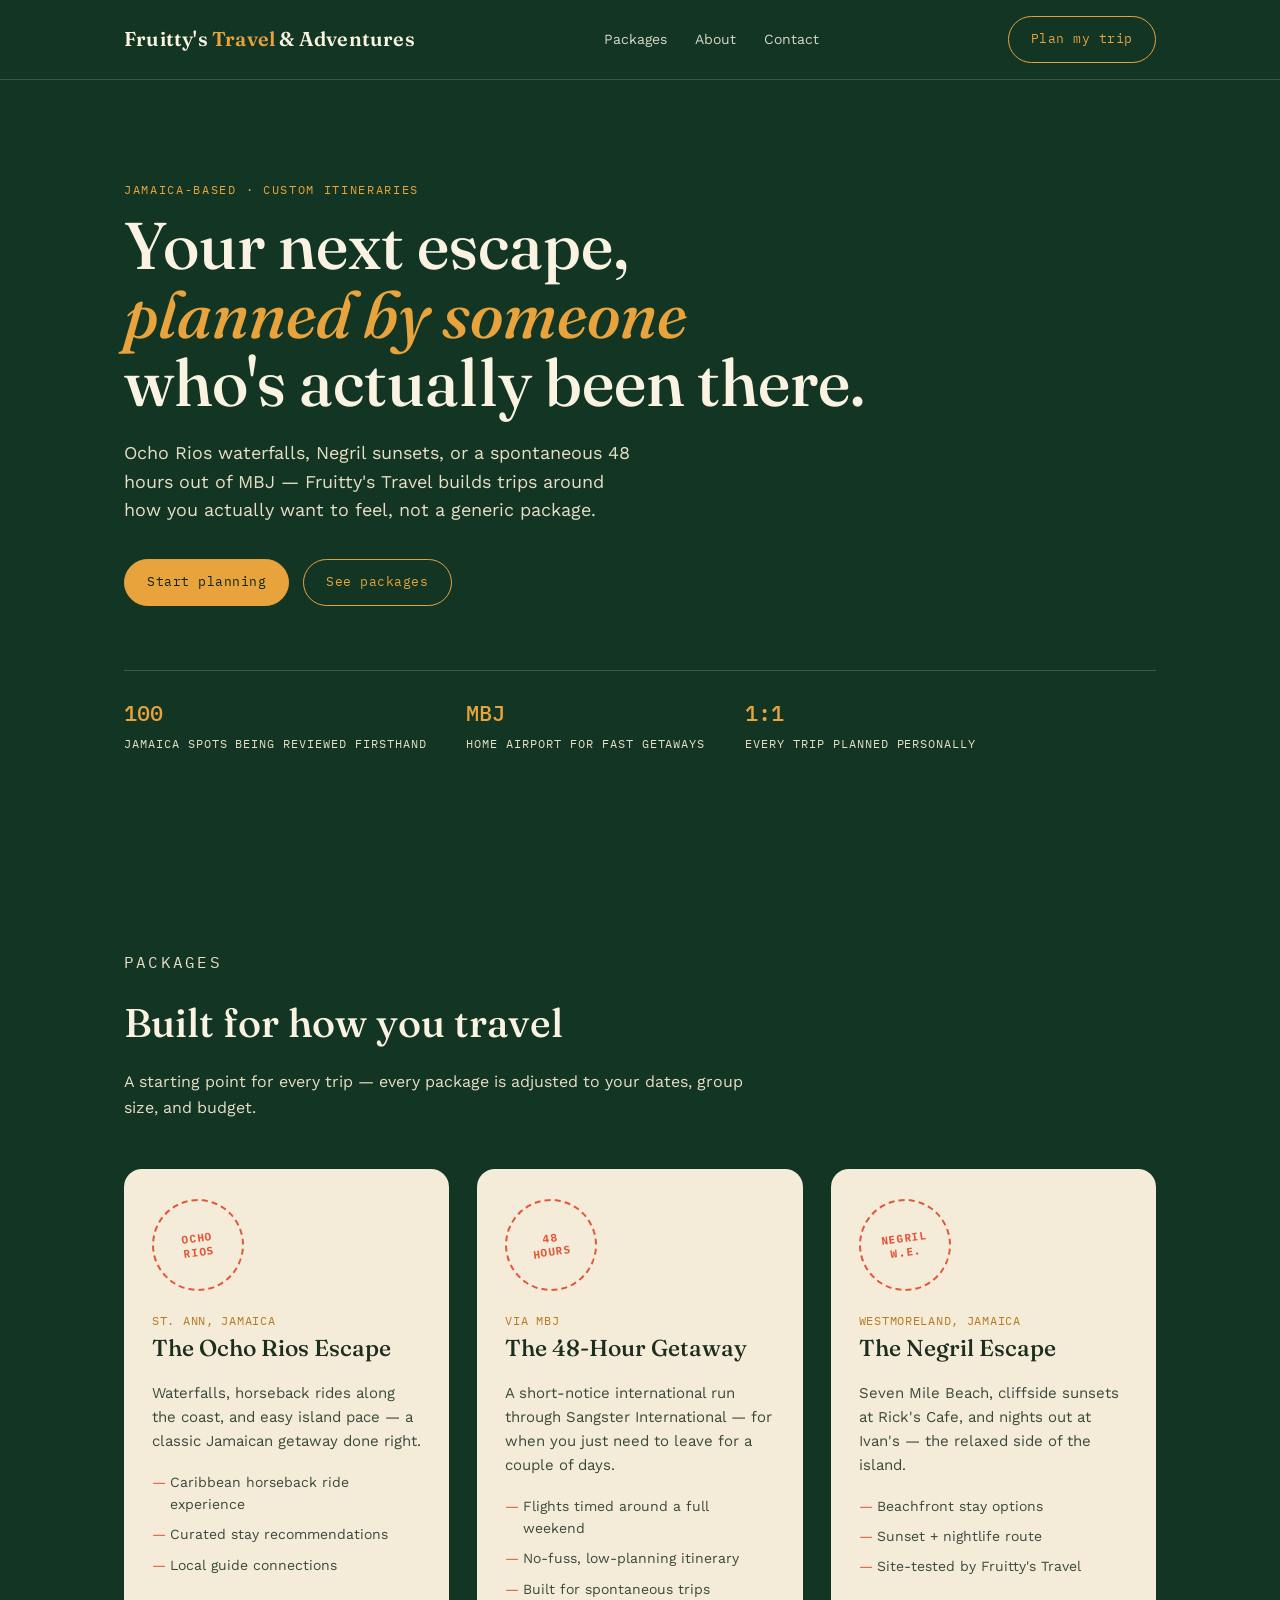
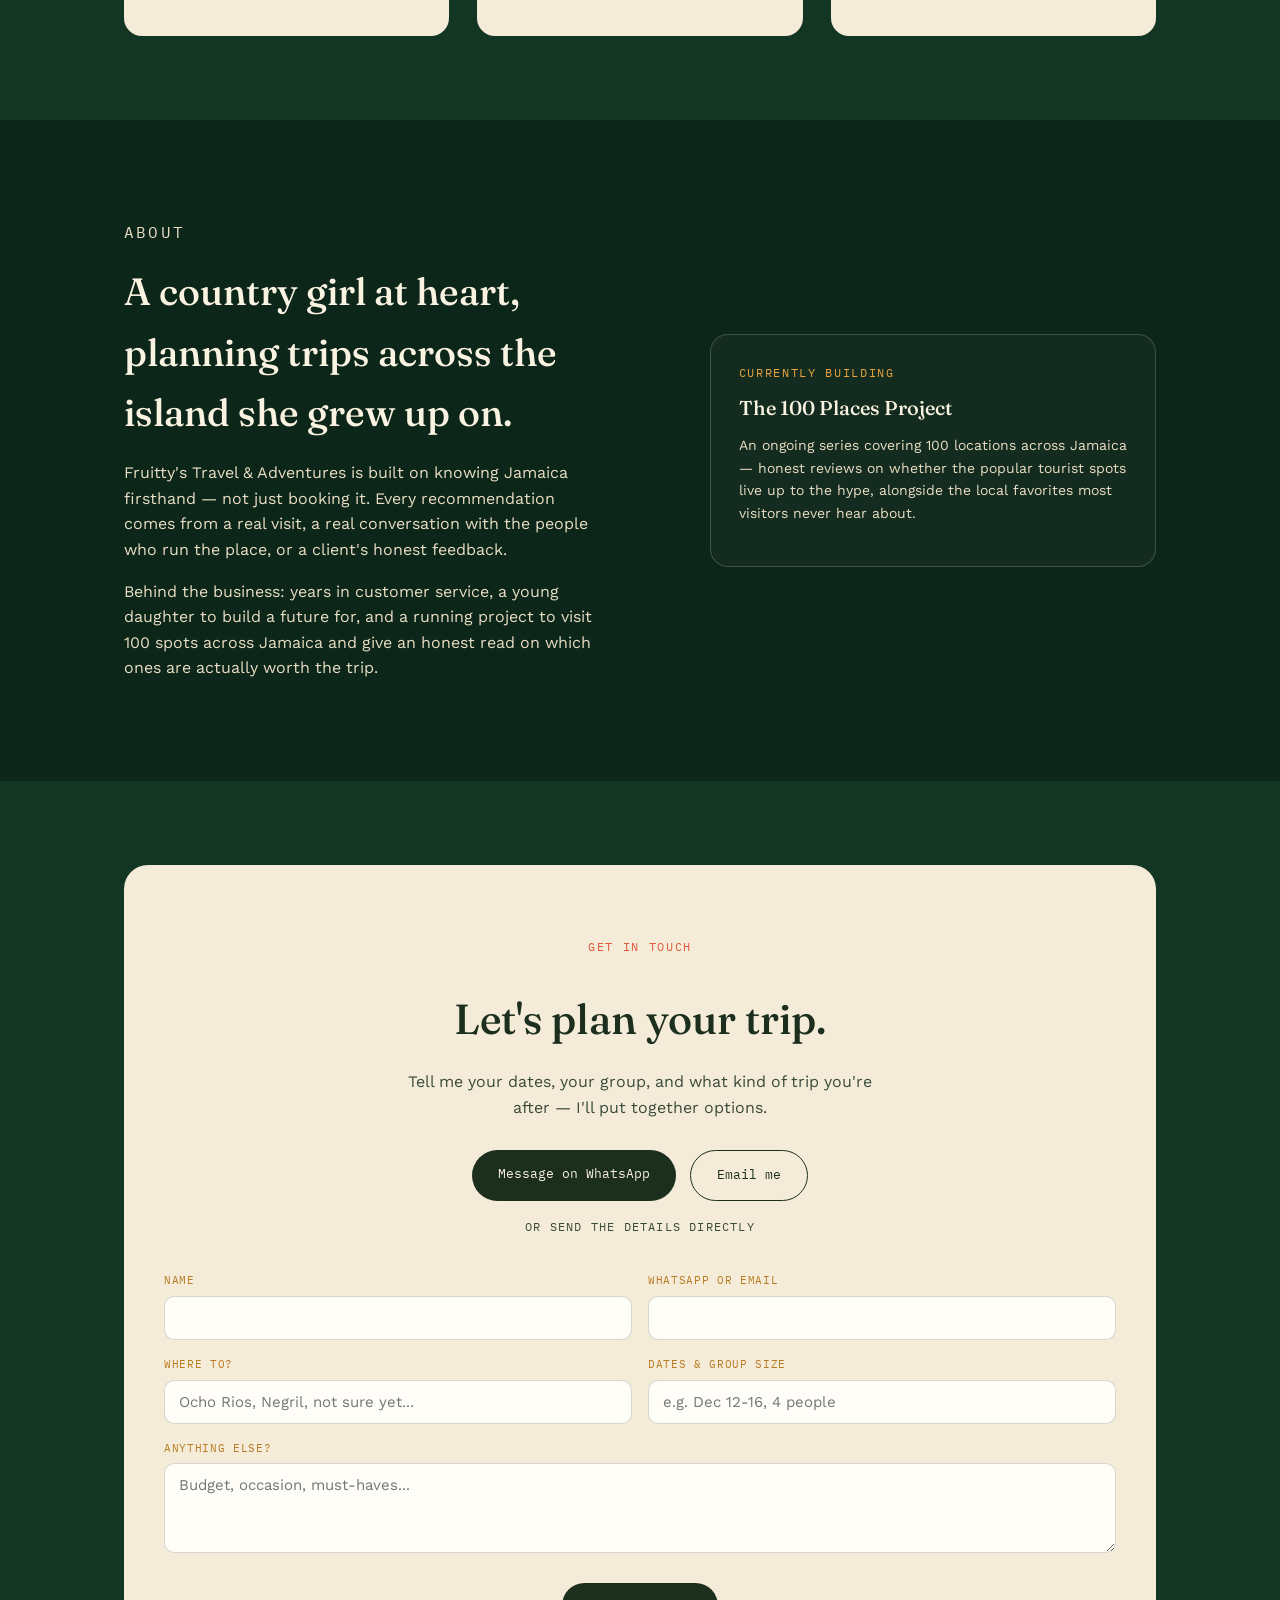
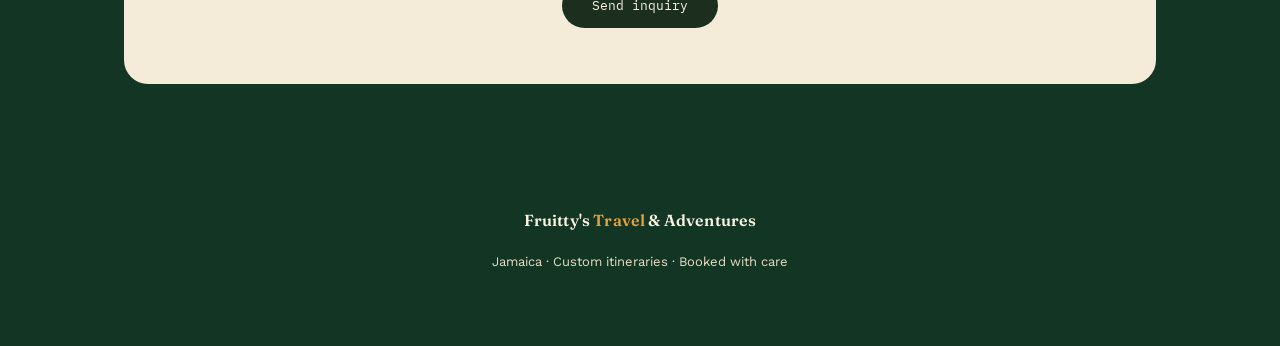
==== index.html @ 76cc0c4a "Add files via upload" ====
<!DOCTYPE html>
<html lang="en">
<head>
<meta charset="UTF-8">
<meta name="viewport" content="width=device-width, initial-scale=1.0">
<title>Fruitty's Travel & Adventures | Jamaica-based Travel Agent</title>
<meta name="description" content="Custom Caribbean escapes and 48-hour getaways, planned by a Jamaica-based travel agent who knows the island firsthand.">
<link rel="preconnect" href="https://fonts.googleapis.com">
<link rel="preconnect" href="https://fonts.gstatic.com" crossorigin>
<link href="https://fonts.googleapis.com/css2?family=Fraunces:ital,opsz,wght@0,9..144,400;0,9..144,500;0,9..144,600;1,9..144,500&family=Work+Sans:wght@400;500;600&family=IBM+Plex+Mono:wght@500&display=swap" rel="stylesheet">
<style>
  :root{
    --canopy: #123524;
    --canopy-deep: #0C2619;
    --sand: #F4ECD8;
    --sand-dim: #E9DEC4;
    --mango: #E8A33D;
    --mango-deep: #B87A22;
    --hibiscus: #E1583C;
    --ink: #1C2E1E;
    --cream: #FBF3E1;
    --line: rgba(251,243,225,0.18);
  }
  *{ box-sizing: border-box; }
  html{ scroll-behavior: smooth; }
  body{
    margin:0;
    background: var(--canopy);
    color: var(--cream);
    font-family: 'Work Sans', sans-serif;
    font-size: 16px;
    line-height: 1.6;
  }
  h1,h2,h3{ font-family: 'Fraunces', serif; font-weight: 500; margin:0; }
  a{ color: inherit; }
  img{ max-width:100%; display:block; }
  .wrap{ max-width: 1080px; margin: 0 auto; padding: 0 24px; }
  .eyebrow{
    font-family: 'IBM Plex Mono', monospace;
    font-size: 12px;
    letter-spacing: 0.14em;
    text-transform: uppercase;
    color: var(--mango);
  }

  /* NAV */
  nav{
    position: sticky; top:0; z-index: 50;
    background: var(--canopy);
    border-bottom: 1px solid var(--line);
  }
  nav .wrap{ display:flex; align-items:center; justify-content:space-between; padding-top:16px; padding-bottom:16px; }
  .brand{ font-family:'Fraunces', serif; font-weight:600; font-size:20px; letter-spacing: 0.01em; }
  .brand span{ color: var(--mango); }
  .navlinks{ display:flex; gap:28px; font-size:14px; }
  .navlinks a{ text-decoration:none; opacity:0.85; }
  .navlinks a:hover{ opacity:1; }
  .btn{
    font-family:'IBM Plex Mono', monospace;
    font-size: 13px;
    letter-spacing: 0.04em;
    text-decoration:none;
    display:inline-block;
    padding: 12px 22px;
    border-radius: 100px;
    border: 1px solid var(--mango);
    color: var(--mango);
    transition: background 0.15s ease, color 0.15s ease;
  }
  .btn:hover{ background: var(--mango); color: var(--canopy-deep); }
  .btn.solid{ background: var(--mango); color: var(--canopy-deep); }
  .btn.solid:hover{ background: var(--cream); border-color: var(--cream); }
  .navcta{ display:none; }
  @media(min-width:720px){ .navcta{ display:inline-block; } }

  /* HERO */
  .hero{ padding: 88px 0 96px; position:relative; overflow:hidden; }
  .hero-flight{
    position:absolute; top:60px; right:-40px; width:260px; opacity:0.14;
    stroke: var(--cream); fill:none; stroke-width:1.4;
  }
  .hero h1{
    font-size: clamp(38px, 6vw, 66px);
    line-height: 1.04;
    max-width: 780px;
  }
  .hero h1 em{ font-style: italic; color: var(--mango); }
  .hero p.lede{
    max-width: 520px;
    margin-top: 22px;
    font-size: 18px;
    color: var(--sand-dim);
  }
  .hero-actions{ margin-top: 34px; display:flex; gap:14px; flex-wrap:wrap; }
  .hero-strip{
    margin-top: 64px;
    display:flex; gap: 40px; flex-wrap:wrap;
    border-top: 1px solid var(--line);
    padding-top: 24px;
  }
  .stat{ font-family:'IBM Plex Mono', monospace; }
  .stat b{ display:block; font-size:22px; color: var(--mango); font-weight:500; }
  .stat span{ font-size:12px; color: var(--sand-dim); text-transform:uppercase; letter-spacing:0.08em; }

  /* PACKAGES — passport stamp cards */
  section{ padding: 84px 0; }
  .section-head{ max-width: 620px; margin-bottom: 48px; }
  .section-head h2{ font-size: clamp(28px,4vw,40px); margin-top:10px; }
  .section-head p{ color: var(--sand-dim); margin-top:14px; font-size: 16px; }

  .packages{ display:grid; grid-template-columns: repeat(auto-fit, minmax(280px,1fr)); gap: 28px; }
  .stamp-card{
    background: var(--sand);
    color: var(--ink);
    border-radius: 18px;
    padding: 30px 28px 28px;
    position: relative;
  }
  .stamp{
    width: 92px; height: 92px;
    border-radius: 50%;
    border: 2px dashed var(--hibiscus);
    display:flex; align-items:center; justify-content:center;
    text-align:center;
    transform: rotate(-8deg);
    margin-bottom: 20px;
  }
  .stamp b{
    font-family:'IBM Plex Mono', monospace;
    font-size: 11px;
    letter-spacing: 0.06em;
    text-transform: uppercase;
    color: var(--hibiscus);
    line-height:1.3;
  }
  .stamp-card h3{ font-size: 23px; color: var(--ink); }
  .stamp-card .loc{
    font-family:'IBM Plex Mono', monospace;
    font-size: 12px;
    color: var(--mango-deep);
    text-transform:uppercase;
    letter-spacing:0.06em;
    margin-top:4px;
  }
  .stamp-card p{ margin-top: 14px; font-size: 15px; color: #3A4A3B; }
  .stamp-card ul{ margin: 18px 0 0; padding:0; list-style:none; font-size:14px; }
  .stamp-card li{ padding-left: 18px; position:relative; margin-bottom:8px; color:#3A4A3B; }
  .stamp-card li:before{ content:"—"; position:absolute; left:0; color: var(--hibiscus); }

  /* ABOUT */
  .about{ background: var(--canopy-deep); }
  .about-grid{ display:grid; grid-template-columns: 1fr; gap: 40px; }
  @media(min-width:820px){ .about-grid{ grid-template-columns: 1.1fr 0.9fr; align-items:center; } }
  .about h2{ font-size: clamp(28px,4vw,38px); }
  .about p{ color: var(--sand-dim); margin-top:16px; font-size:16px; max-width: 480px; }
  .about-card{
    border: 1px solid var(--line);
    border-radius: 18px;
    padding: 28px;
    background: rgba(251,243,225,0.03);
  }
  .about-card .eyebrow{ margin-bottom:10px; display:block; }
  .about-card h3{ font-size:20px; color:var(--cream); margin-bottom:10px; }
  .about-card p{ font-size:14px; color: var(--sand-dim); max-width:none; margin-top:0; }

  /* CONTACT */
  .contact{
    background: var(--sand);
    color: var(--ink);
    border-radius: 24px;
    margin: 0 auto;
    max-width: 1080px;
    padding: 56px 40px;
    text-align:center;
  }
  .contact h2{ font-size: clamp(28px,5vw,42px); color: var(--ink); }
  .contact p{ color:#3A4A3B; max-width:480px; margin: 16px auto 30px; }
  .contact-actions{ display:flex; gap:14px; justify-content:center; flex-wrap:wrap; }
  .btn-dark{
    font-family:'IBM Plex Mono', monospace;
    font-size:13px;
    text-decoration:none;
    padding: 14px 26px;
    border-radius:100px;
    background: var(--ink);
    color: var(--cream);
  }
  .btn-dark:hover{ background: var(--hibiscus); }
  .btn-outline-dark{
    font-family:'IBM Plex Mono', monospace;
    font-size:13px;
    text-decoration:none;
    padding: 14px 26px;
    border-radius:100px;
    border: 1px solid var(--ink);
    color: var(--ink);
  }

  footer{ padding: 40px 0 60px; }
  footer .wrap{ display:flex; flex-direction:column; gap:6px; align-items:center; text-align:center; }
  footer .brand{ font-size:16px; }
  footer p{ font-size:13px; color: var(--sand-dim); }

  .inquiry-form{
    margin-top: 36px;
    text-align: left;
    display: grid;
    grid-template-columns: 1fr 1fr;
    gap: 16px;
  }
  .inquiry-form .full{ grid-column: 1 / -1; }
  .inquiry-form label{
    font-family:'IBM Plex Mono', monospace;
    font-size: 11px;
    text-transform: uppercase;
    letter-spacing: 0.06em;
    color: var(--mango-deep);
    display:block;
    margin-bottom: 6px;
  }
  .inquiry-form input,
  .inquiry-form textarea{
    width: 100%;
    font-family: 'Work Sans', sans-serif;
    font-size: 15px;
    padding: 12px 14px;
    border-radius: 10px;
    border: 1px solid rgba(28,46,30,0.18);
    background: #FFFDF7;
    color: var(--ink);
  }
  .inquiry-form textarea{ resize: vertical; min-height: 90px; }
  .inquiry-form .full.submit-row{
    display:flex; justify-content:center; margin-top: 6px;
  }
  .inquiry-form button{
    font-family:'IBM Plex Mono', monospace;
    font-size:13px;
    padding: 14px 30px;
    border-radius: 100px;
    background: var(--ink);
    color: var(--cream);
    border: none;
    cursor: pointer;
  }
  .inquiry-form button:hover{ background: var(--hibiscus); }
  @media(max-width:600px){ .inquiry-form{ grid-template-columns: 1fr; } }

  .divider-or{
    text-align:center; margin: 40px 0 -10px;
    font-family:'IBM Plex Mono', monospace;
    font-size: 12px; text-transform:uppercase; letter-spacing:0.1em;
    color: #7C8A72;
  }

  .fill-note{
    font-family:'IBM Plex Mono', monospace;
    font-size:11px;
    color: var(--hibiscus);
    background: rgba(225,88,60,0.12);
    display:inline-block;
    padding: 2px 8px;
    border-radius: 4px;
  }
</style>
</head>
<body>

<nav>
  <div class="wrap">
    <div class="brand">Fruitty's <span>Travel</span> &amp; Adventures</div>
    <div class="navlinks">
      <a href="#packages">Packages</a>
      <a href="#about">About</a>
      <a href="#contact">Contact</a>
    </div>
    <a class="btn navcta" href="#contact">Plan my trip</a>
  </div>
</nav>

<header class="hero">
  <div class="wrap">
    <p class="eyebrow">Jamaica-based &middot; Custom itineraries</p>
    <h1>Your next escape,<br><em>planned by someone</em><br>who's actually been there.</h1>
    <p class="lede">Ocho Rios waterfalls, Negril sunsets, or a spontaneous 48 hours out of MBJ — Fruitty's Travel builds trips around how you actually want to feel, not a generic package.</p>
    <div class="hero-actions">
      <a class="btn solid" href="#contact">Start planning</a>
      <a class="btn" href="#packages">See packages</a>
    </div>
    <div class="hero-strip">
      <div class="stat"><b>100</b><span>Jamaica spots being reviewed firsthand</span></div>
      <div class="stat"><b>MBJ</b><span>Home airport for fast getaways</span></div>
      <div class="stat"><b>1:1</b><span>Every trip planned personally</span></div>
    </div>
  </div>
</header>

<section id="packages">
  <div class="wrap">
    <div class="section-head">
      <p class="eyebrow">Packages</p>
      <h2>Built for how you travel</h2>
      <p>A starting point for every trip — every package is adjusted to your dates, group size, and budget.</p>
    </div>
    <div class="packages">

      <div class="stamp-card">
        <div class="stamp"><b>Ocho<br>Rios</b></div>
        <div class="loc">St. Ann, Jamaica</div>
        <h3>The Ocho Rios Escape</h3>
        <p>Waterfalls, horseback rides along the coast, and easy island pace — a classic Jamaican getaway done right.</p>
        <ul>
          <li>Caribbean horseback ride experience</li>
          <li>Curated stay recommendations</li>
          <li>Local guide connections</li>
        </ul>
      </div>

      <div class="stamp-card">
        <div class="stamp"><b>48<br>Hours</b></div>
        <div class="loc">Via MBJ</div>
        <h3>The 48-Hour Getaway</h3>
        <p>A short-notice international run through Sangster International — for when you just need to leave for a couple of days.</p>
        <ul>
          <li>Flights timed around a full weekend</li>
          <li>No-fuss, low-planning itinerary</li>
          <li>Built for spontaneous trips</li>
        </ul>
      </div>

      <div class="stamp-card">
        <div class="stamp"><b>Negril<br>W.E.</b></div>
        <div class="loc">Westmoreland, Jamaica</div>
        <h3>The Negril Escape</h3>
        <p>Seven Mile Beach, cliffside sunsets at Rick's Cafe, and nights out at Ivan's — the relaxed side of the island.</p>
        <ul>
          <li>Beachfront stay options</li>
          <li>Sunset + nightlife route</li>
          <li>Site-tested by Fruitty's Travel</li>
        </ul>
      </div>

    </div>
  </div>
</section>

<section class="about" id="about">
  <div class="wrap about-grid">
    <div>
      <p class="eyebrow">About</p>
      <h2>A country girl at heart, planning trips across the island she grew up on.</h2>
      <p>Fruitty's Travel & Adventures is built on knowing Jamaica firsthand — not just booking it. Every recommendation comes from a real visit, a real conversation with the people who run the place, or a client's honest feedback.</p>
      <p>Behind the business: years in customer service, a young daughter to build a future for, and a running project to visit 100 spots across Jamaica and give an honest read on which ones are actually worth the trip.</p>
    </div>
    <div class="about-card">
      <span class="eyebrow">Currently building</span>
      <h3>The 100 Places Project</h3>
      <p>An ongoing series covering 100 locations across Jamaica — honest reviews on whether the popular tourist spots live up to the hype, alongside the local favorites most visitors never hear about.</p>
    </div>
  </div>
</section>

<section id="contact">
  <div class="wrap">
    <div class="contact">
      <p class="eyebrow" style="color:var(--hibiscus);">Get in touch</p>
      <h2>Let's plan your trip.</h2>
      <p>Tell me your dates, your group, and what kind of trip you're after — I'll put together options.</p>
      <div class="contact-actions">
        <a class="btn-dark" href="https://wa.me/18767973938" target="_blank" rel="noopener">Message on WhatsApp</a>
        <a class="btn-outline-dark" href="mailto:fruittystravelsandadventures@gmail.com">Email me</a>
      </div>

      <p class="divider-or">or send the details directly</p>
      <form class="inquiry-form" action="https://formspree.io/f/YOUR_FORM_ID" method="POST">
        <div>
          <label for="name">Name</label>
          <input type="text" id="name" name="name" required>
        </div>
        <div>
          <label for="contact">WhatsApp or email</label>
          <input type="text" id="contact" name="contact" required>
        </div>
        <div>
          <label for="destination">Where to?</label>
          <input type="text" id="destination" name="destination" placeholder="Ocho Rios, Negril, not sure yet...">
        </div>
        <div>
          <label for="dates">Dates &amp; group size</label>
          <input type="text" id="dates" name="dates" placeholder="e.g. Dec 12-16, 4 people">
        </div>
        <div class="full">
          <label for="message">Anything else?</label>
          <textarea id="message" name="message" placeholder="Budget, occasion, must-haves..."></textarea>
        </div>
        <div class="full submit-row">
          <button type="submit">Send inquiry</button>
        </div>
      </form>
    </div>
  </div>
</section>

<footer>
  <div class="wrap">
    <div class="brand">Fruitty's <span style="color:var(--mango);">Travel</span> &amp; Adventures</div>
    <p>Jamaica &middot; Custom itineraries &middot; Booked with care</p>
  </div>
</footer>

</body>
</html>
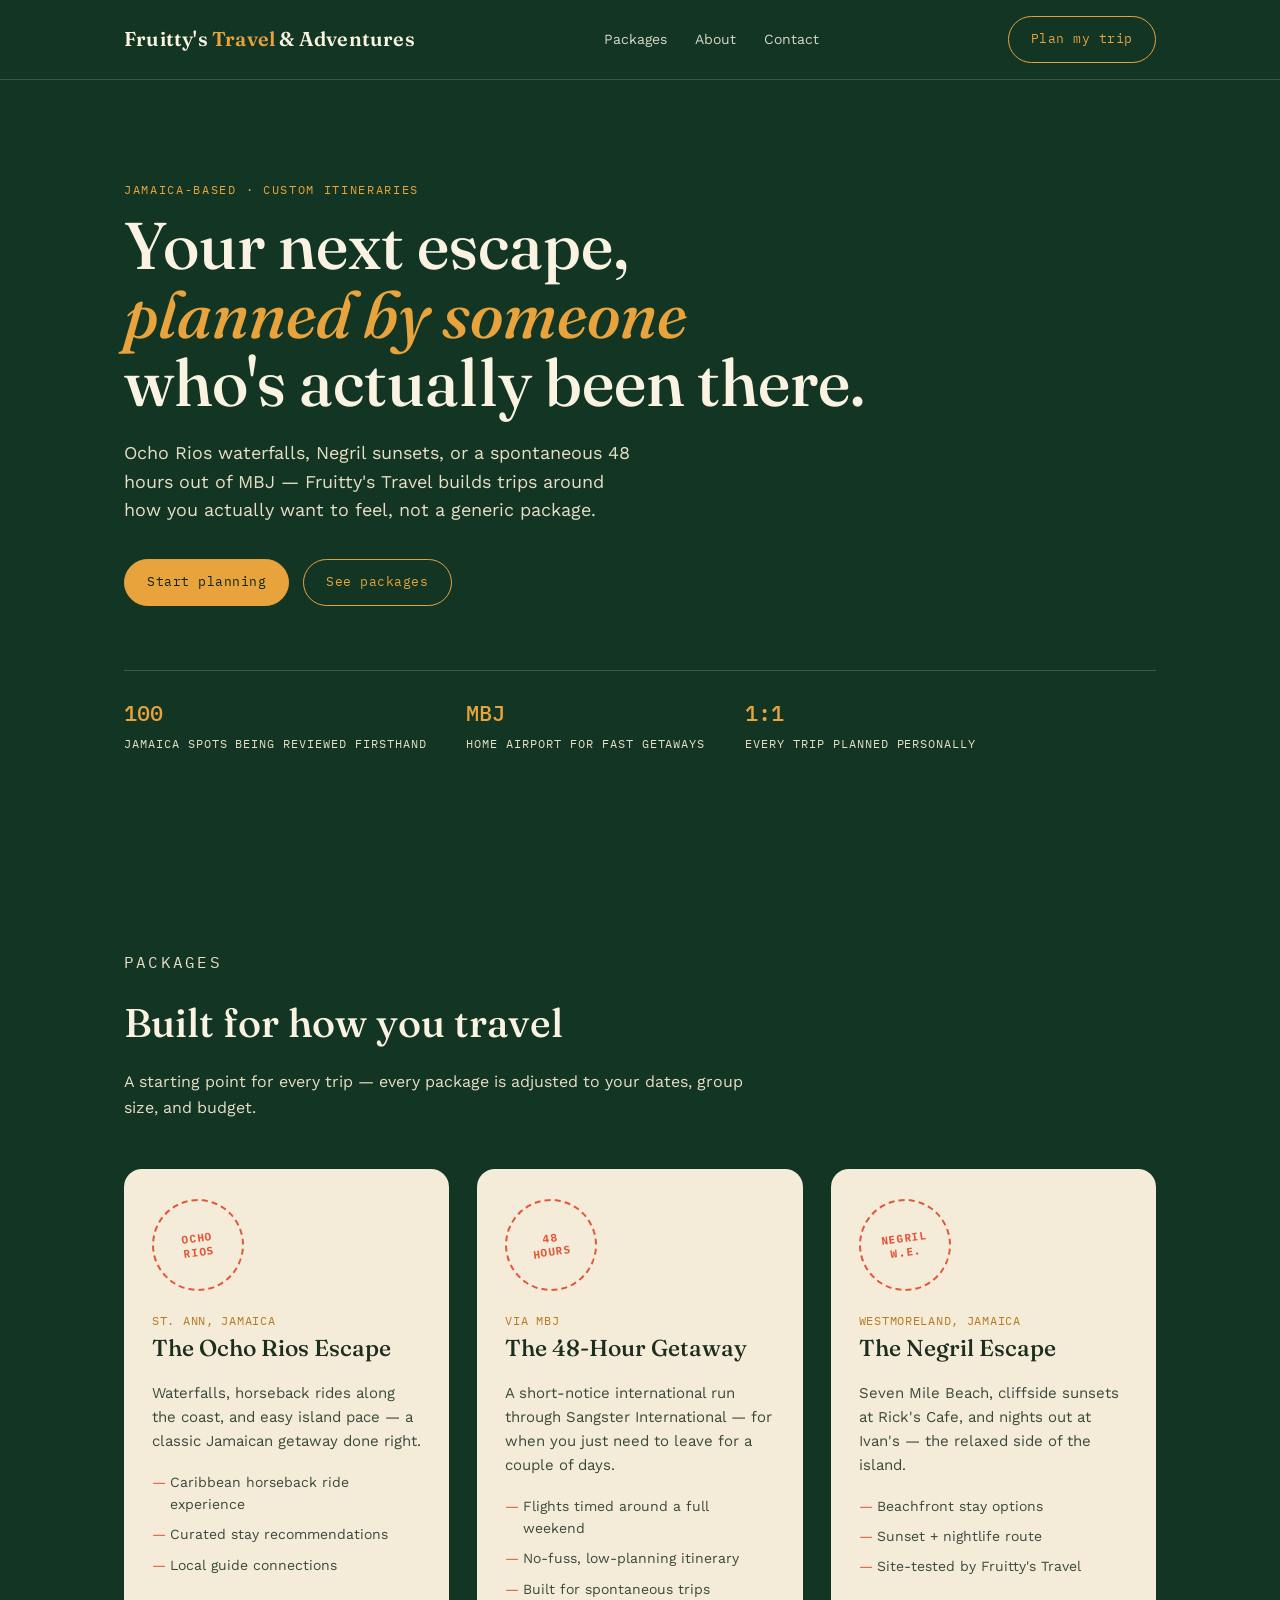
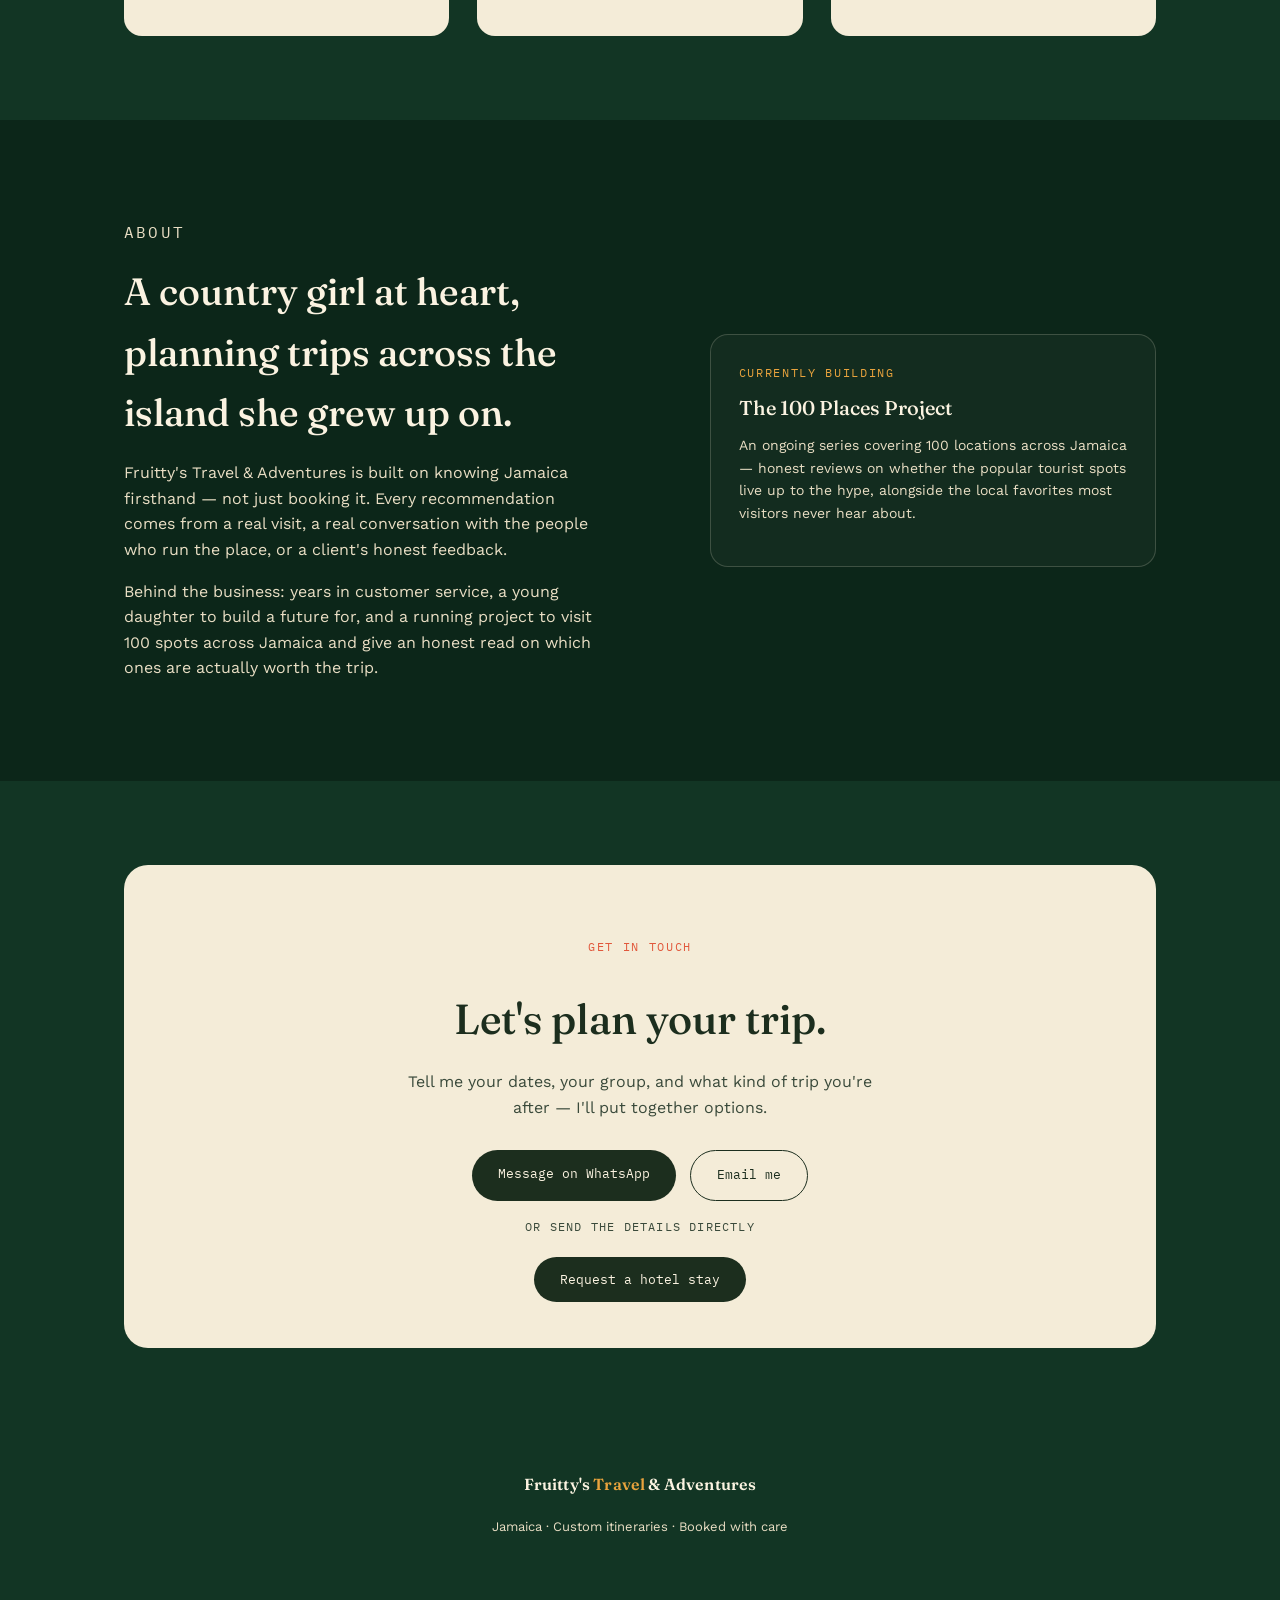
==== commit a81e897a: "Update index.html" ====
--- a/index.html
+++ b/index.html
@@ -3,8 +3,8 @@
 <head>
 <meta charset="UTF-8">
 <meta name="viewport" content="width=device-width, initial-scale=1.0">
-<title>Fruitty's Travel & Adventures | Jamaica-based Travel Agent</title>
-<meta name="description" content="Custom Caribbean escapes and 48-hour getaways, planned by a Jamaica-based travel agent who knows the island firsthand.">
+<title>Fruitty's Travel & Adventures | Let's Travel Together, See You In Jamaica</title>
+<meta name="description" content="Let's travel together, see you in Jamaica. Jamaica-based travel agent planning custom tours, excursions and getaways in Ocho Rios, Negril and beyond, with a local guide and travel buddy for solo travelers.">
 <link rel="preconnect" href="https://fonts.googleapis.com">
 <link rel="preconnect" href="https://fonts.gstatic.com" crossorigin>
 <link href="https://fonts.googleapis.com/css2?family=Fraunces:ital,opsz,wght@0,9..144,400;0,9..144,500;0,9..144,600;1,9..144,500&family=Work+Sans:wght@400;500;600&family=IBM+Plex+Mono:wght@500&display=swap" rel="stylesheet">
@@ -372,31 +372,7 @@
       </div>
 
       <p class="divider-or">or send the details directly</p>
-      <form class="inquiry-form" action="https://formspree.io/f/YOUR_FORM_ID" method="POST">
-        <div>
-          <label for="name">Name</label>
-          <input type="text" id="name" name="name" required>
-        </div>
-        <div>
-          <label for="contact">WhatsApp or email</label>
-          <input type="text" id="contact" name="contact" required>
-        </div>
-        <div>
-          <label for="destination">Where to?</label>
-          <input type="text" id="destination" name="destination" placeholder="Ocho Rios, Negril, not sure yet...">
-        </div>
-        <div>
-          <label for="dates">Dates &amp; group size</label>
-          <input type="text" id="dates" name="dates" placeholder="e.g. Dec 12-16, 4 people">
-        </div>
-        <div class="full">
-          <label for="message">Anything else?</label>
-          <textarea id="message" name="message" placeholder="Budget, occasion, must-haves..."></textarea>
-        </div>
-        <div class="full submit-row">
-          <button type="submit">Send inquiry</button>
-        </div>
-      </form>
+<a class="btn-dark" href="https://docs.google.com/forms/d/e/1FAIpQLScxW5fgsCXNctCyRKkub6Saf_VVdOCcs3fgKxvFYQ6SmJdmCQ/viewform" target="_blank" rel="noopener">Request a hotel stay</a>
     </div>
   </div>
 </section>
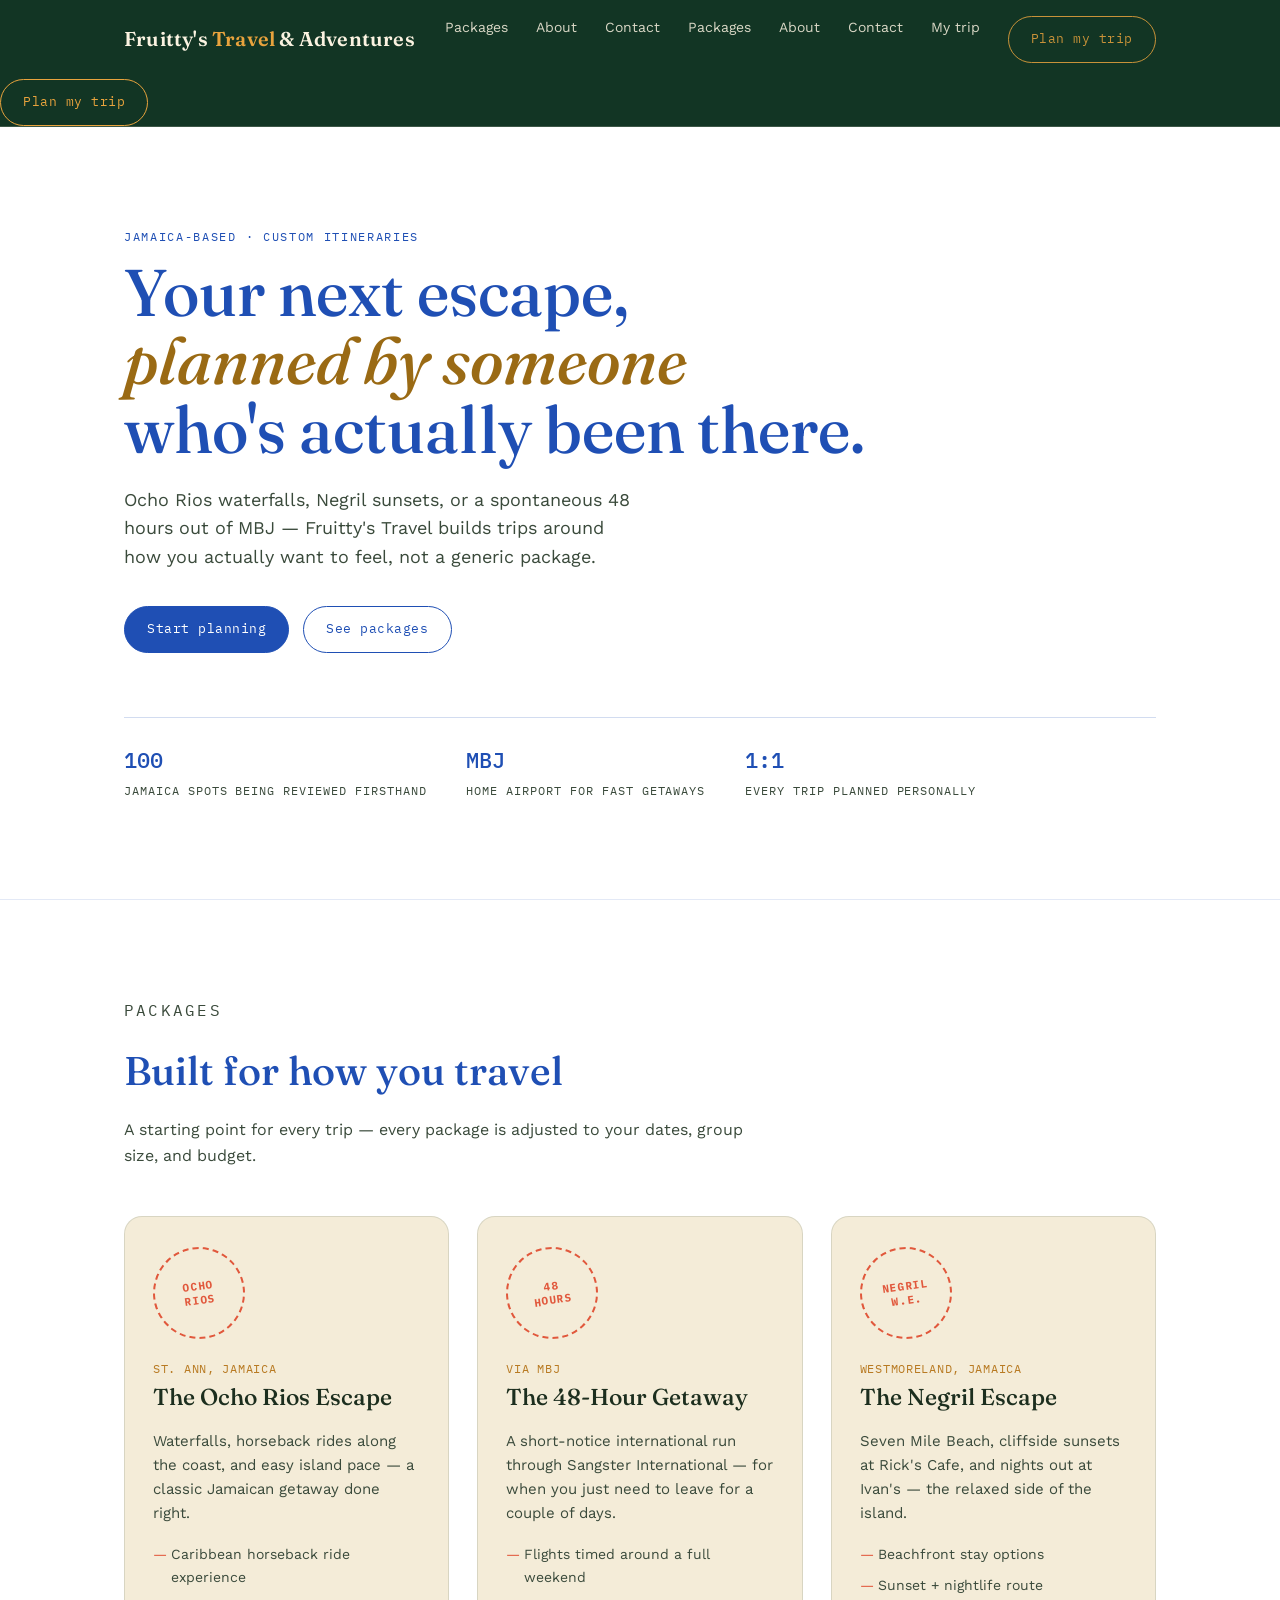
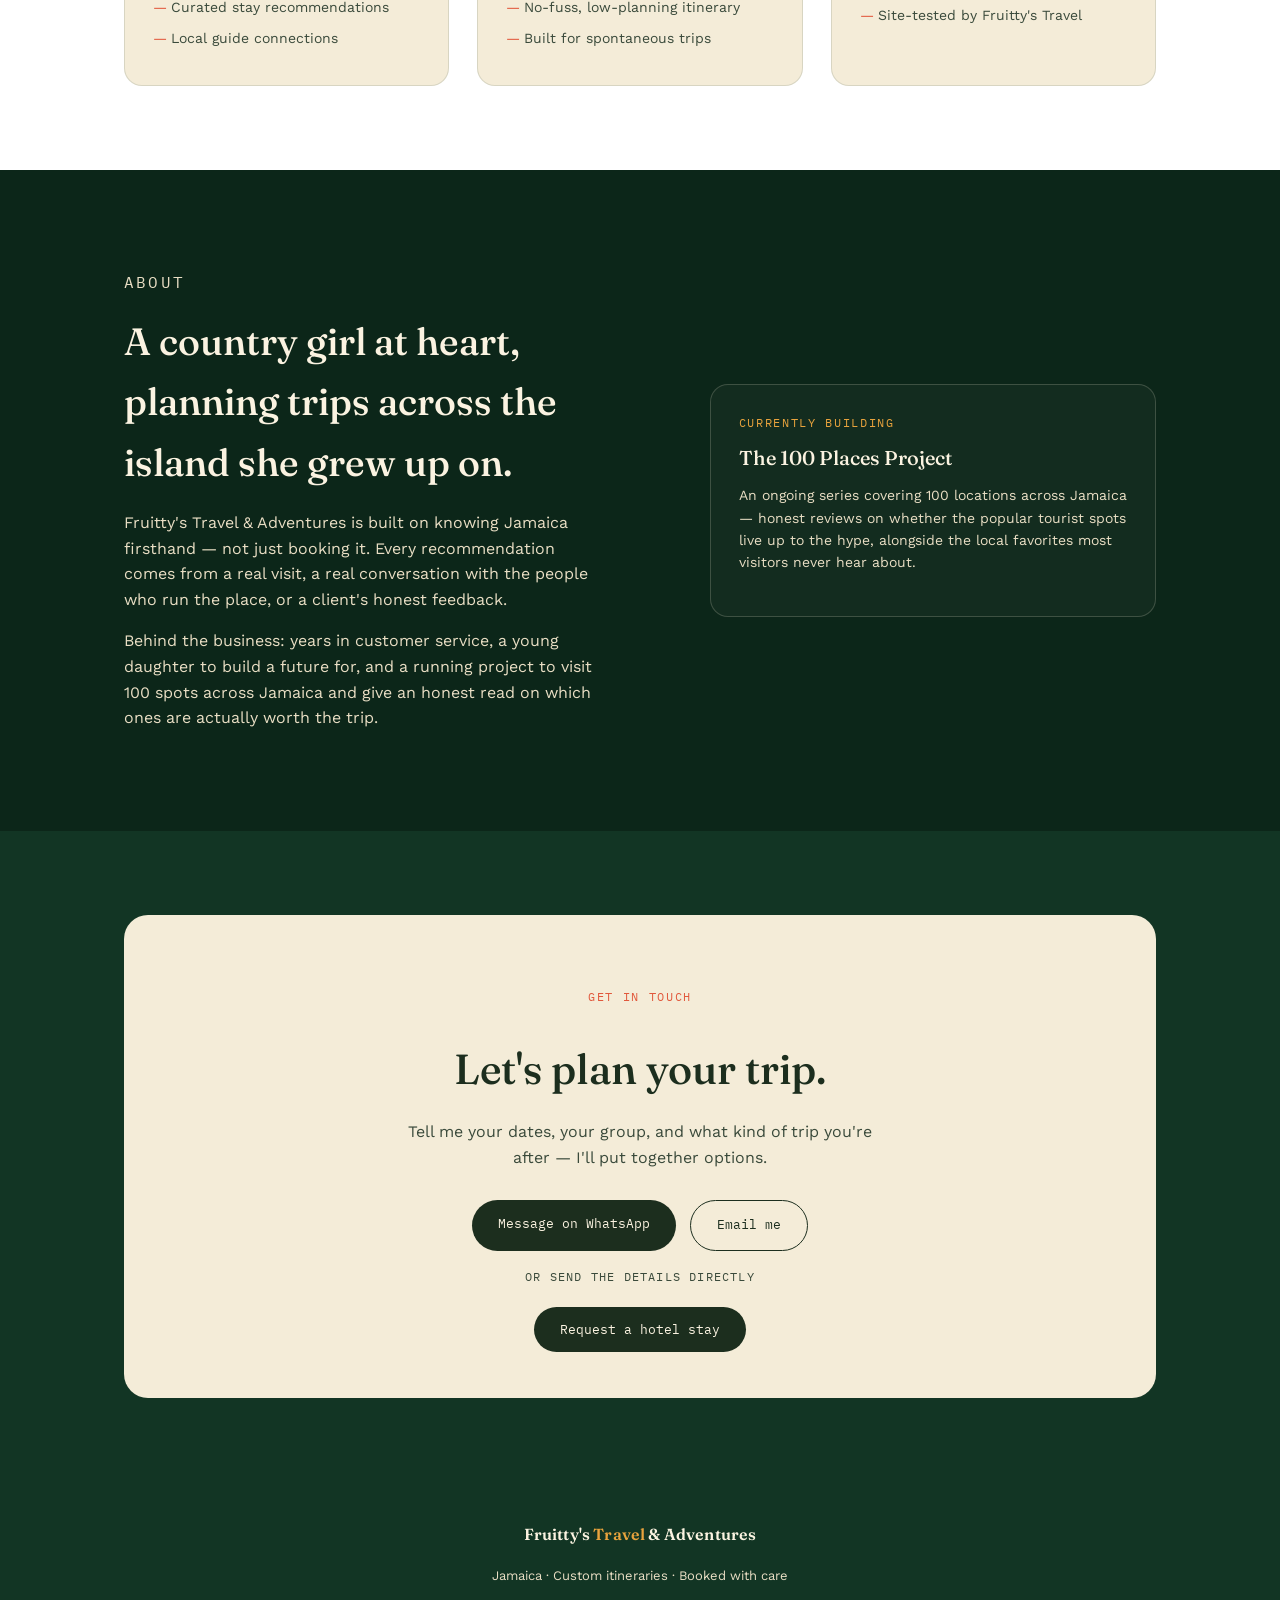
==== commit 96b75413: "Update index.html" ====
--- a/index.html
+++ b/index.html
@@ -262,6 +262,25 @@
     padding: 2px 8px;
     border-radius: 4px;
   }
+    /* NEW COLOURS: white main screen with royal blue */
+  :root{ --royal:#1F4FB4; --gold-text:#9A6A14; }
+  .hero, #packages{ background:#FFFFFF; color:var(--ink); }
+  #packages{ border-top:1px solid rgba(31,79,180,0.12); }
+  .hero h1{ color:var(--royal); }
+  .hero h1 em{ color:var(--gold-text); }
+  .hero p.lede{ color:#3A4A3B; }
+  .hero .eyebrow, #packages .eyebrow{ color:var(--royal); }
+  .hero-flight{ stroke:var(--royal); opacity:0.12; }
+  .hero-strip{ border-top-color:rgba(31,79,180,0.2); }
+  .hero .stat b{ color:var(--royal); }
+  .hero .stat span{ color:#3A4A3B; }
+  .hero .btn{ border-color:var(--royal); color:var(--royal); }
+  .hero .btn:hover{ background:var(--royal); color:#FFFFFF; }
+  .hero .btn.solid{ background:var(--royal); color:#FFFFFF; border-color:var(--royal); }
+  .hero .btn.solid:hover{ background:var(--canopy); border-color:var(--canopy); color:#FFFFFF; }
+  #packages .section-head h2{ color:var(--royal); }
+  #packages .section-head p{ color:#3A4A3B; }
+  .stamp-card{ border:1px solid rgba(18,53,36,0.12); }
 </style>
 </head>
 <body>
@@ -273,6 +292,14 @@
       <a href="#packages">Packages</a>
       <a href="#about">About</a>
       <a href="#contact">Contact</a>
+      <div class="navlinks">
+      <a href="#packages">Packages</a>
+      <a href="#about">About</a>
+      <a href="#contact">Contact</a>
+      <a href="portal.html">My trip</a>
+    </div>
+    <a class="btn navcta" href="#contact">Plan my trip</a>
+  </div>
     </div>
     <a class="btn navcta" href="#contact">Plan my trip</a>
   </div>
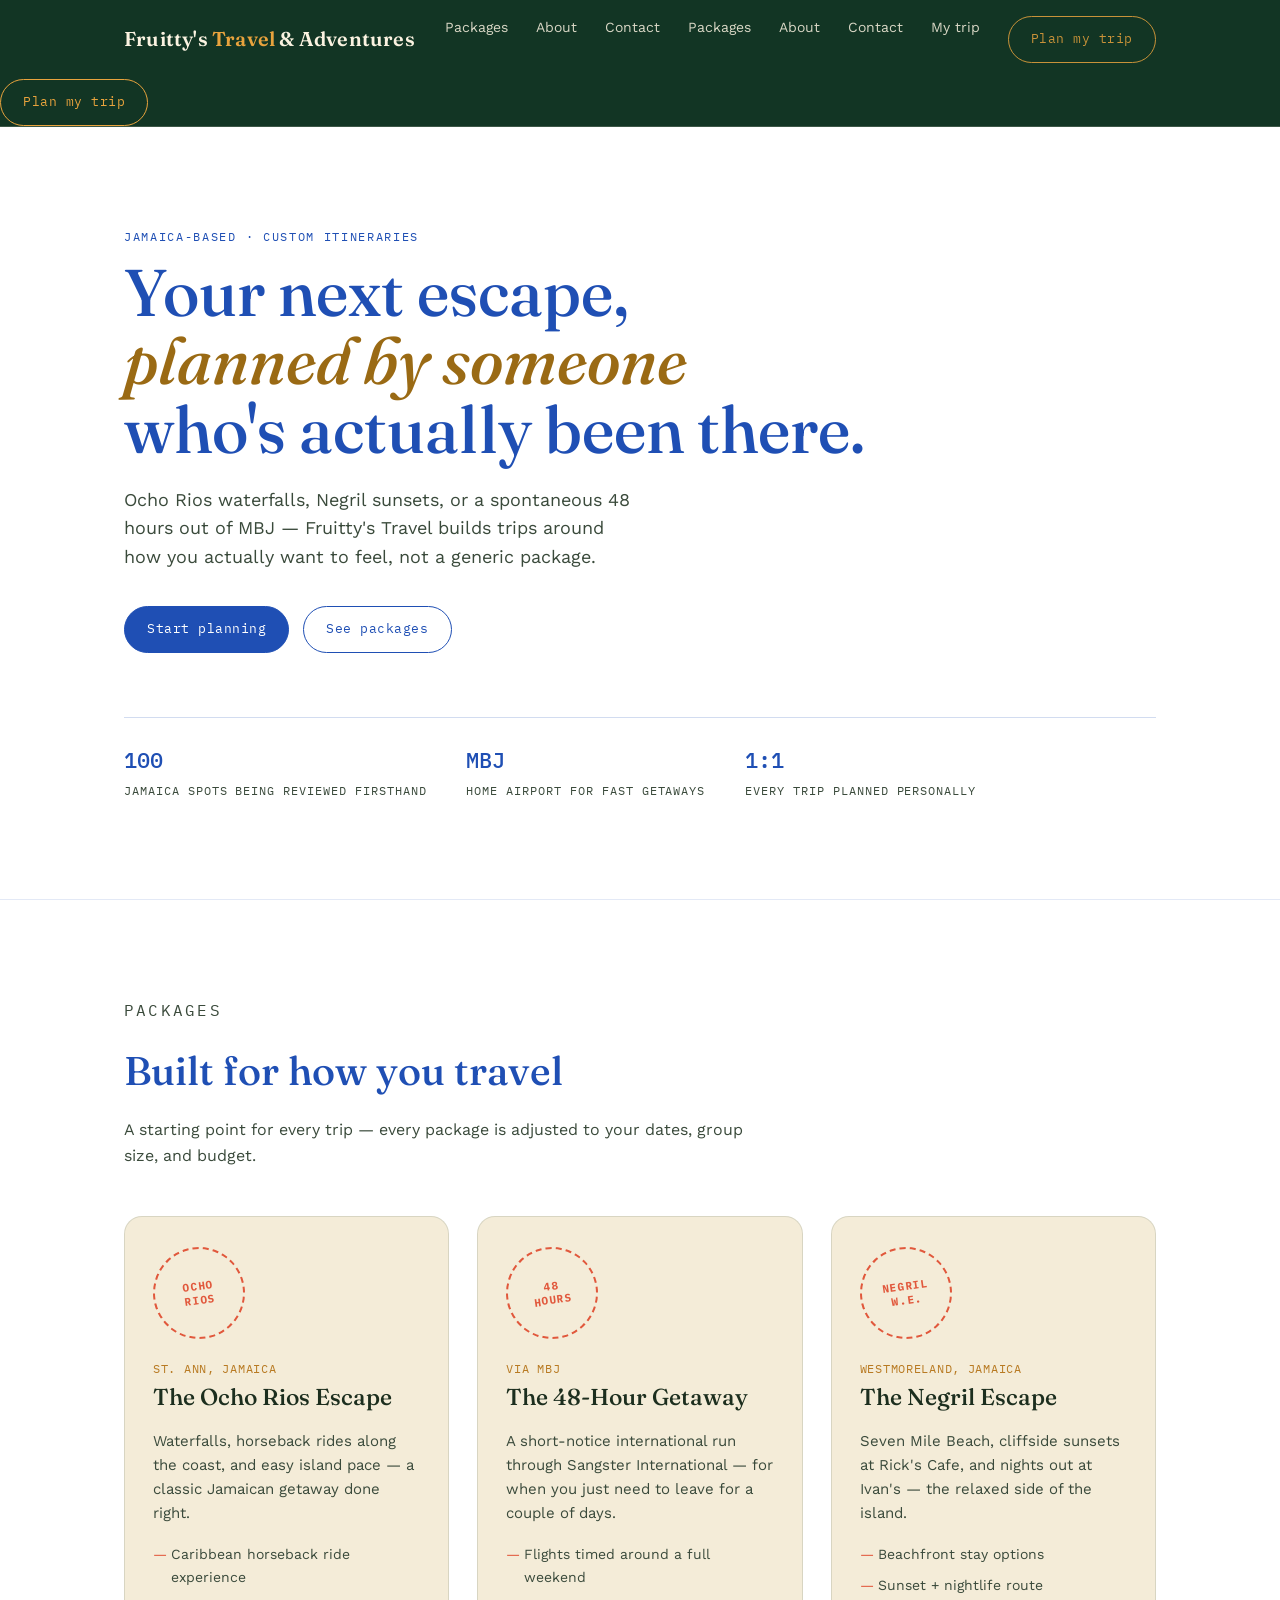
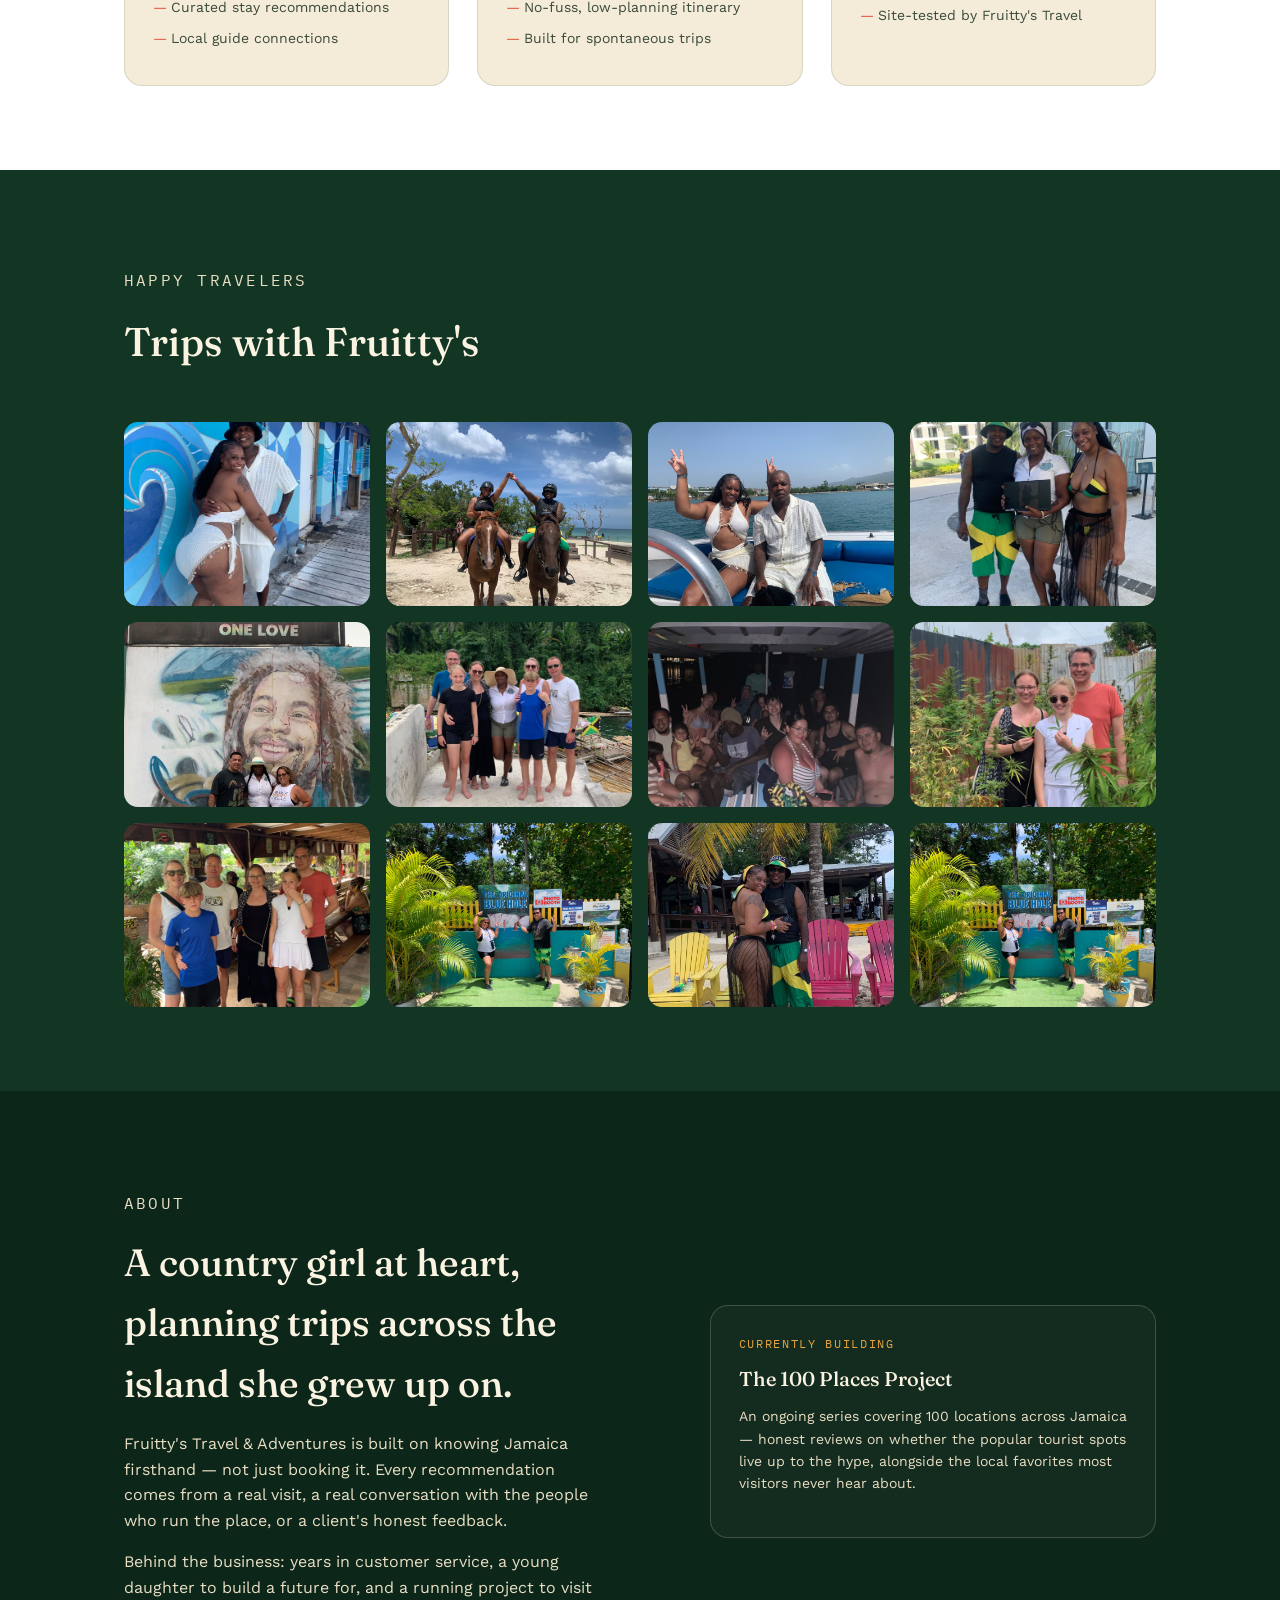
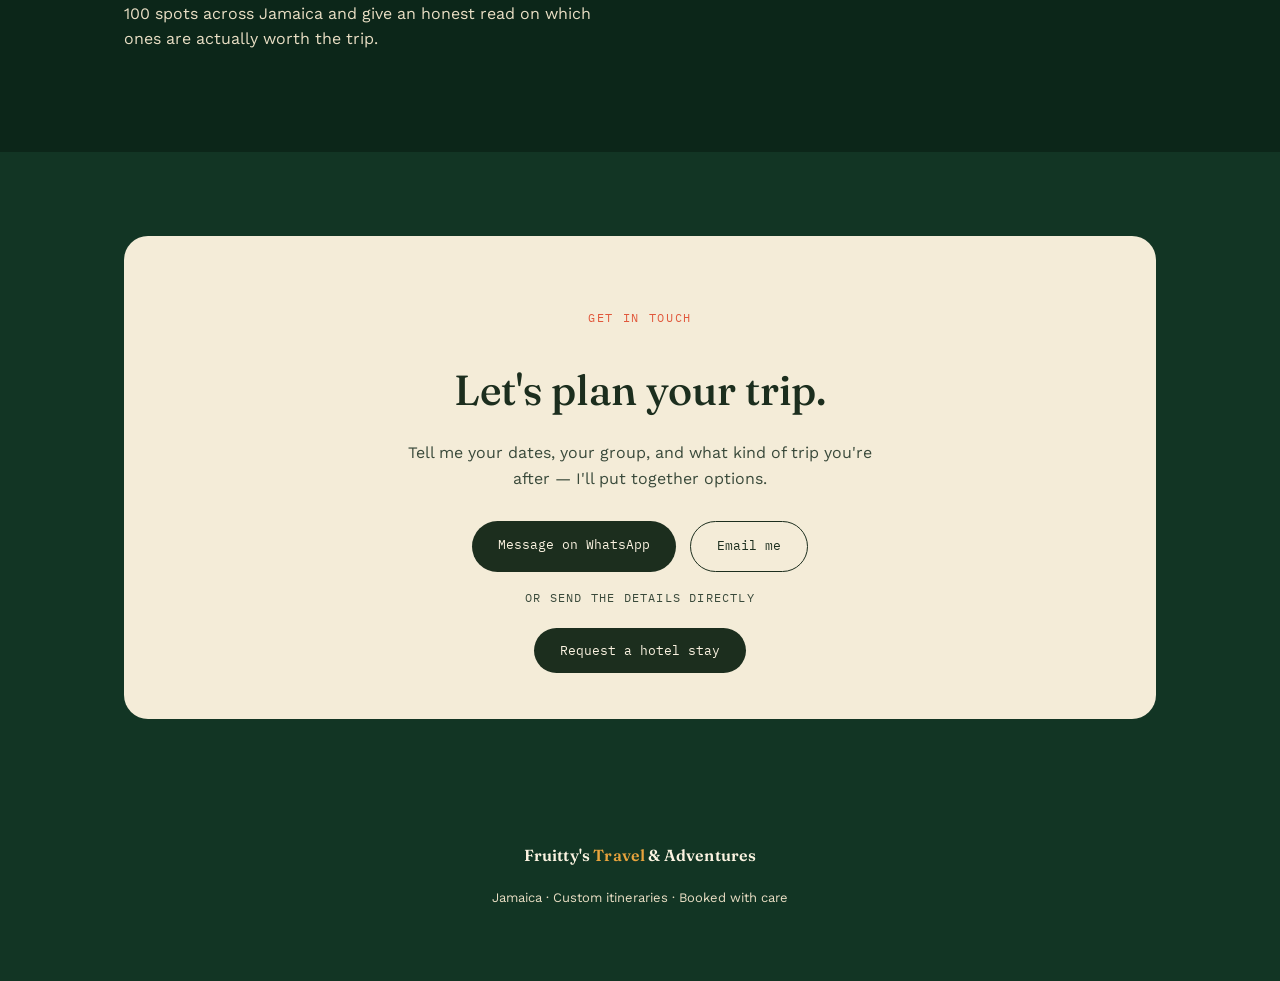
==== commit df2e2d8a: "Update index.html" ====
--- a/index.html
+++ b/index.html
@@ -281,6 +281,9 @@
   #packages .section-head h2{ color:var(--royal); }
   #packages .section-head p{ color:#3A4A3B; }
   .stamp-card{ border:1px solid rgba(18,53,36,0.12); }
+    .gallery{ display:grid; grid-template-columns:repeat(auto-fit,minmax(240px,1fr)); gap:16px; }
+  .gallery figure{ margin:0; }
+  .gallery img{ width:100%; aspect-ratio:4/3; object-fit:cover; border-radius:14px; }
 </style>
 </head>
 <body>
@@ -370,7 +373,28 @@
     </div>
   </div>
 </section>
-
+<section id="gallery">
+  <div class="wrap">
+    <div class="section-head">
+      <p class="eyebrow">Happy travelers</p>
+      <h2>Trips with Fruitty's</h2>
+    </div>
+    <div class="gallery">
+      <figure><img src="trip1.jpg" alt="Fruitty's Travel trip photo 1" loading="lazy"></figure>
+      <figure><img src="trip2.jpg" alt="Fruitty's Travel trip photo 2" loading="lazy"></figure>
+      <figure><img src="trip3.jpg" alt="Fruitty's Travel trip photo 3" loading="lazy"></figure>
+      <figure><img src="trip4.jpg" alt="Fruitty's Travel trip photo 4" loading="lazy"></figure>
+      <figure><img src="trip5.jpg" alt="Fruitty's Travel trip photo 5" loading="lazy"></figure>
+      <figure><img src="trip6.jpg" alt="Fruitty's Travel trip photo 6" loading="lazy"></figure>
+      <figure><img src="trip8.jpg" alt="Fruitty's Travel trip photo 8" loading="lazy"></figure>
+      <figure><img src="trip9.jpg" alt="Fruitty's Travel trip photo 9" loading="lazy"></figure>
+      <figure><img src="trip10.jpg" alt="Fruitty's Travel trip photo 10" loading="lazy"></figure>
+      <figure><img src="trip11.jpg" alt="Fruitty's Travel trip photo 11" loading="lazy"></figure>
+      <figure><img src="trip12.jpg" alt="Fruitty's Travel trip photo 12" loading="lazy"></figure>
+      <figure><img src="trip13.jpg" alt="Fruitty's Travel trip photo 13" loading="lazy"></figure>
+    </div>
+  </div>
+</section>
 <section class="about" id="about">
   <div class="wrap about-grid">
     <div>
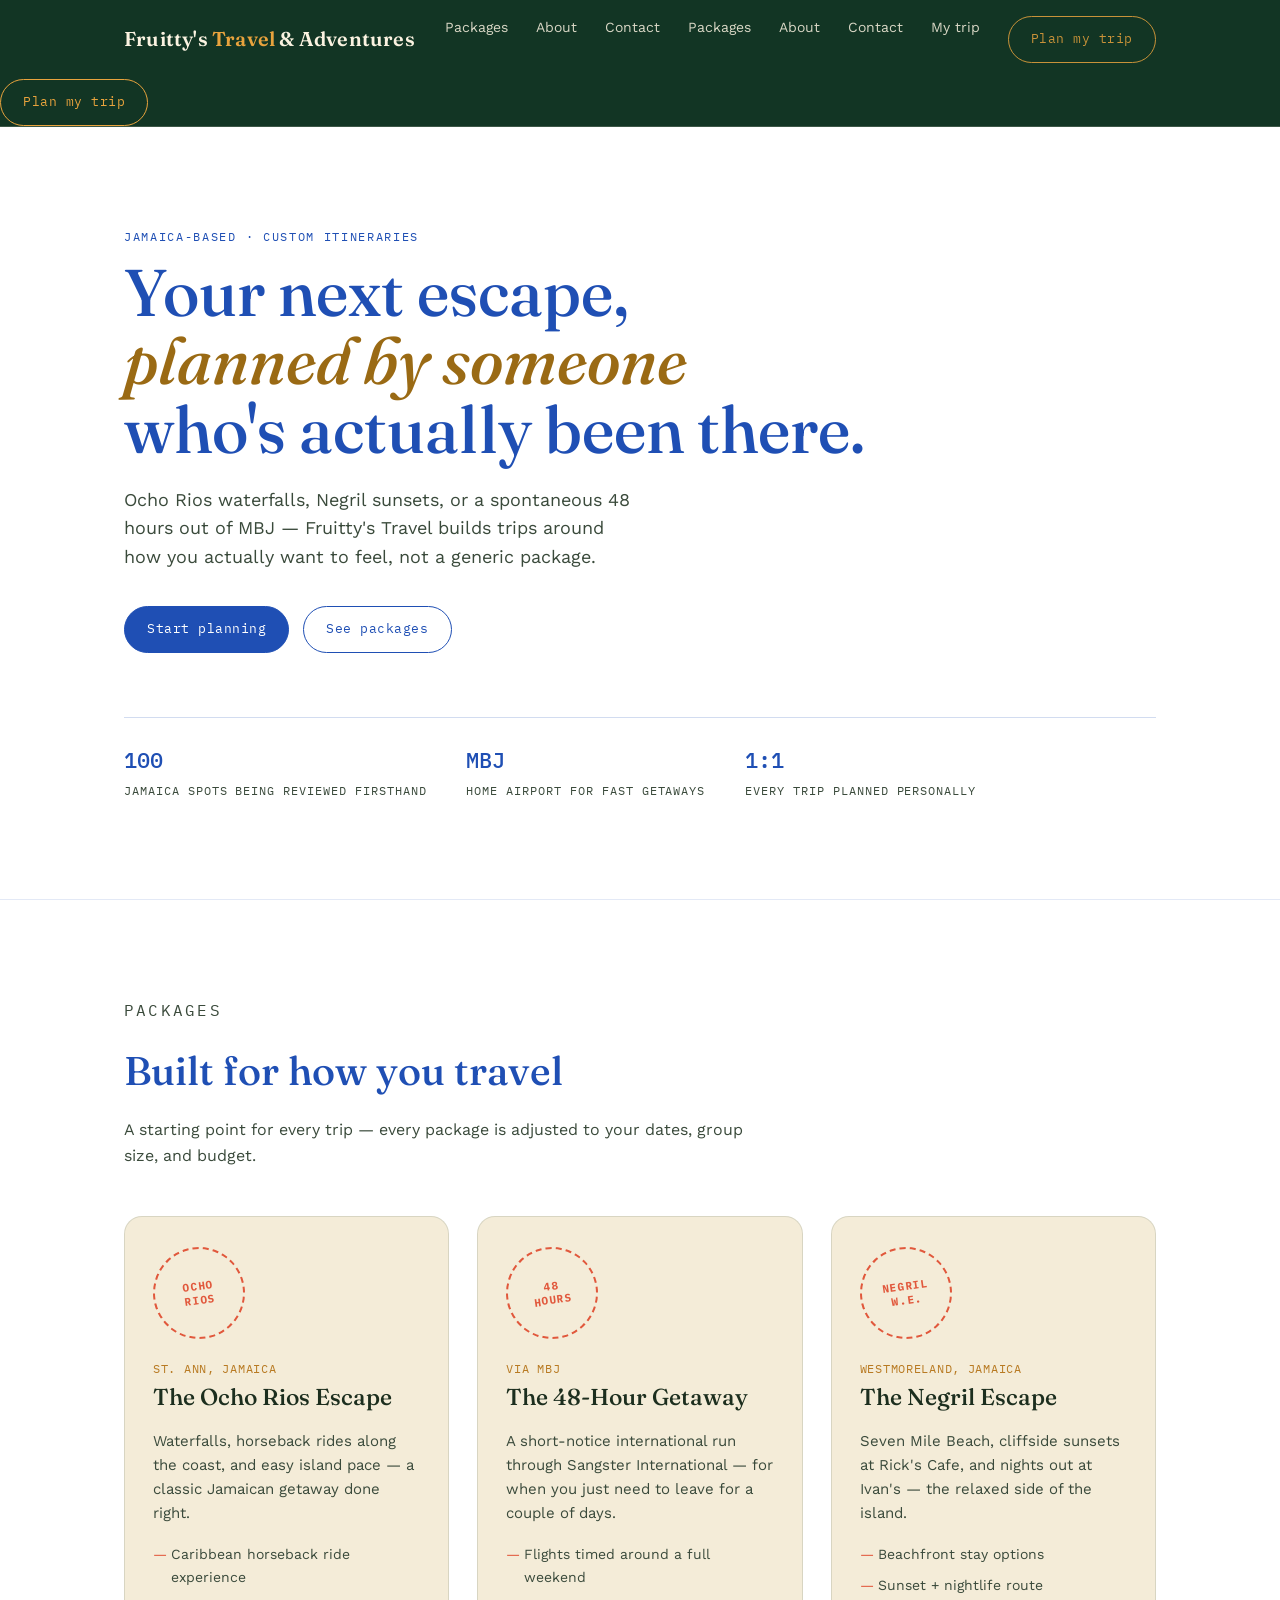
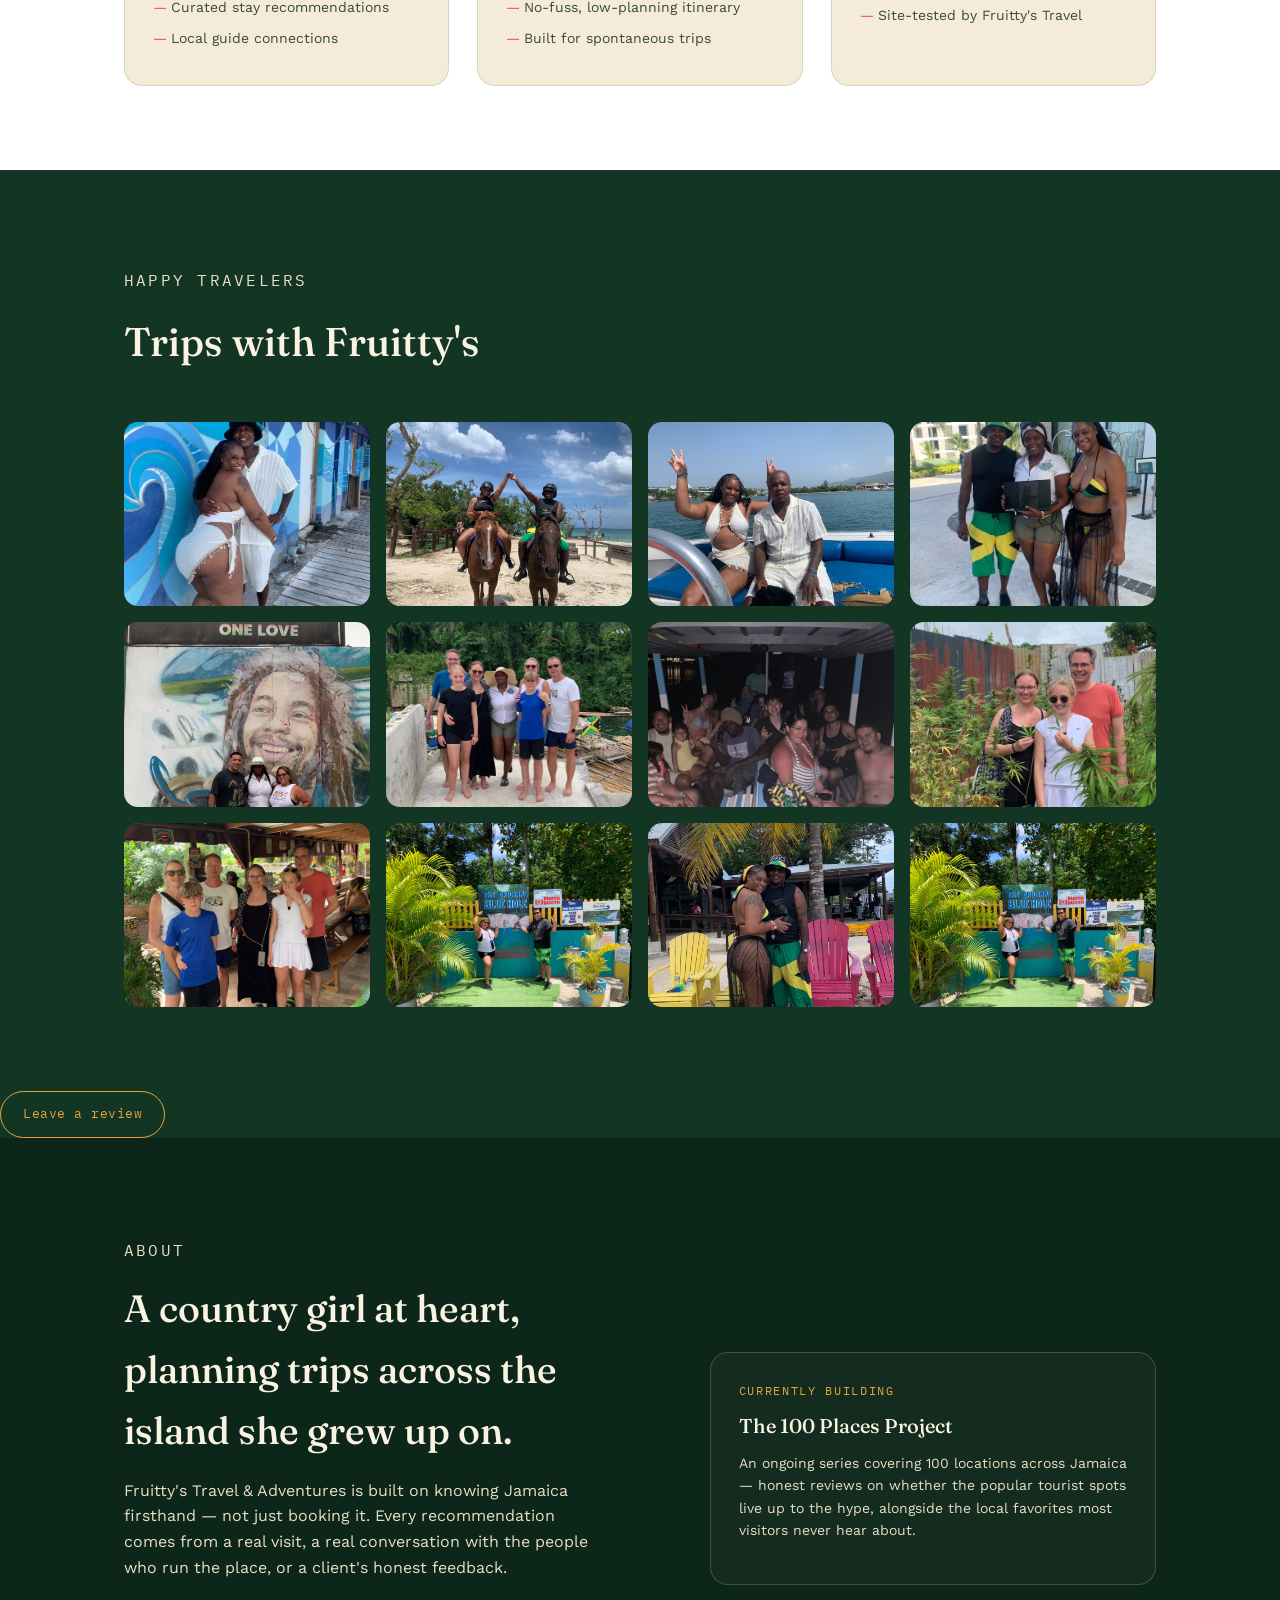
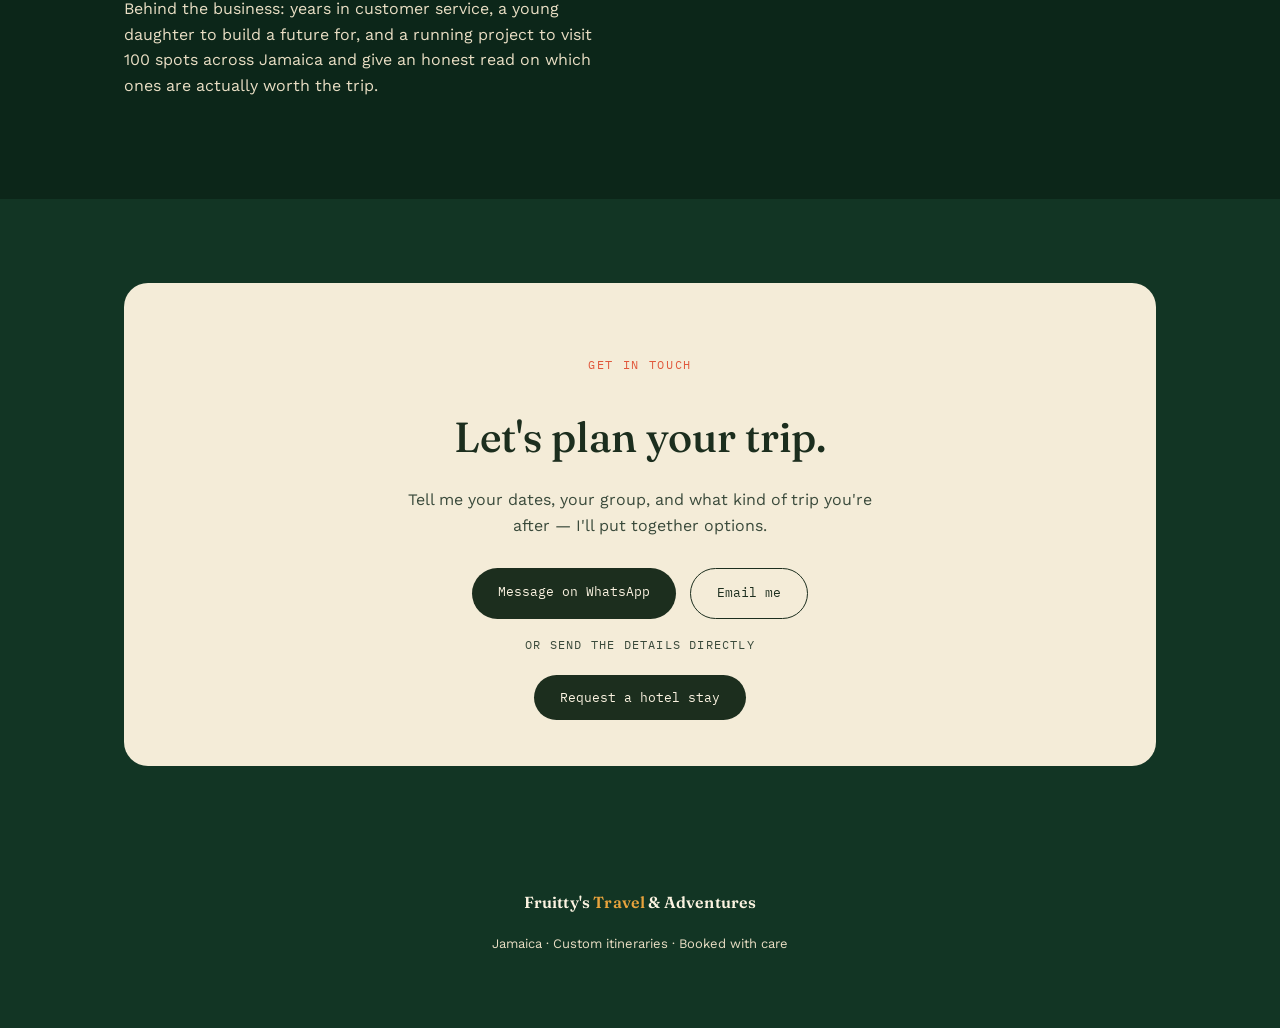
==== commit 3cf4dedd: "Update index.html" ====
--- a/index.html
+++ b/index.html
@@ -395,6 +395,7 @@
     </div>
   </div>
 </section>
+  <a class="btn" href="https://docs.google.com/forms/d/e/1FAIpQLSfunzD-_Wk0aTW5eYAN62J5sKGt-85cXcYRyv4LJQmo6xV-3A/viewform" target="_blank" rel="noopener">Leave a review</a>
 <section class="about" id="about">
   <div class="wrap about-grid">
     <div>
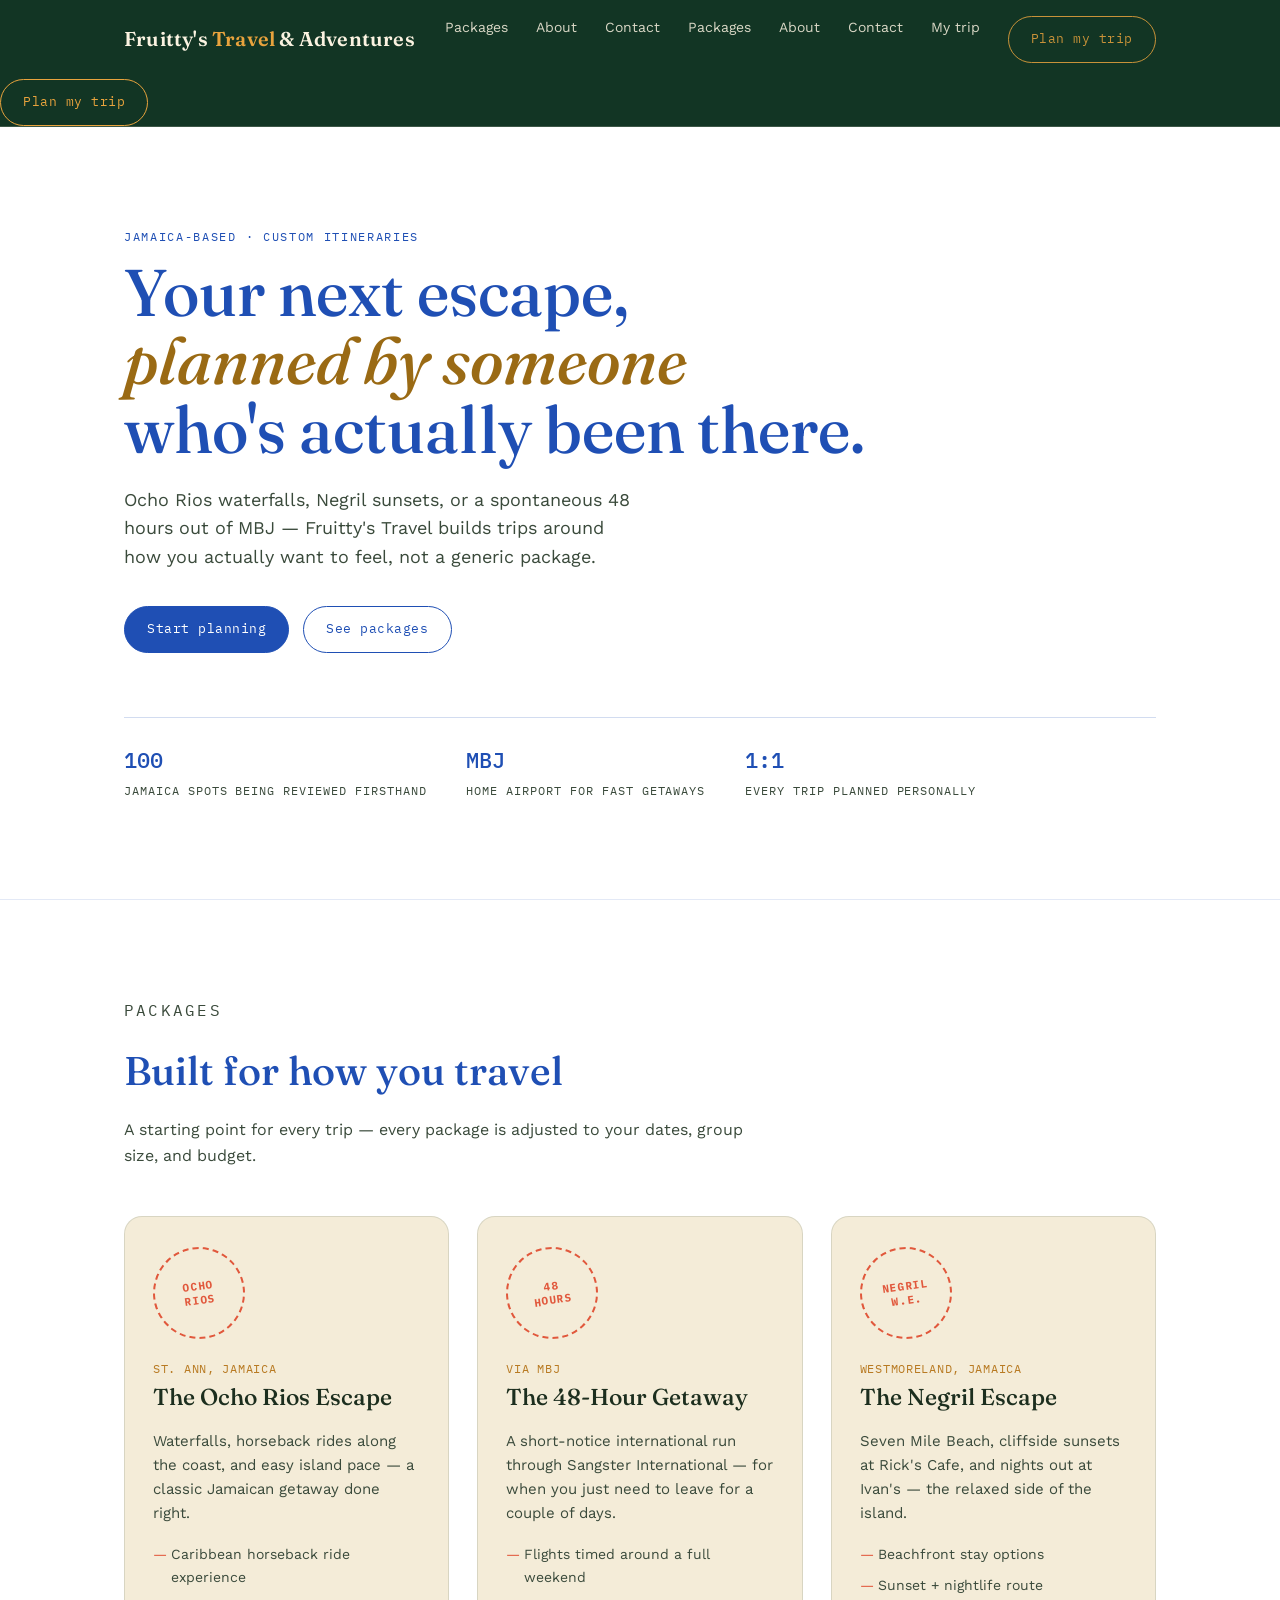
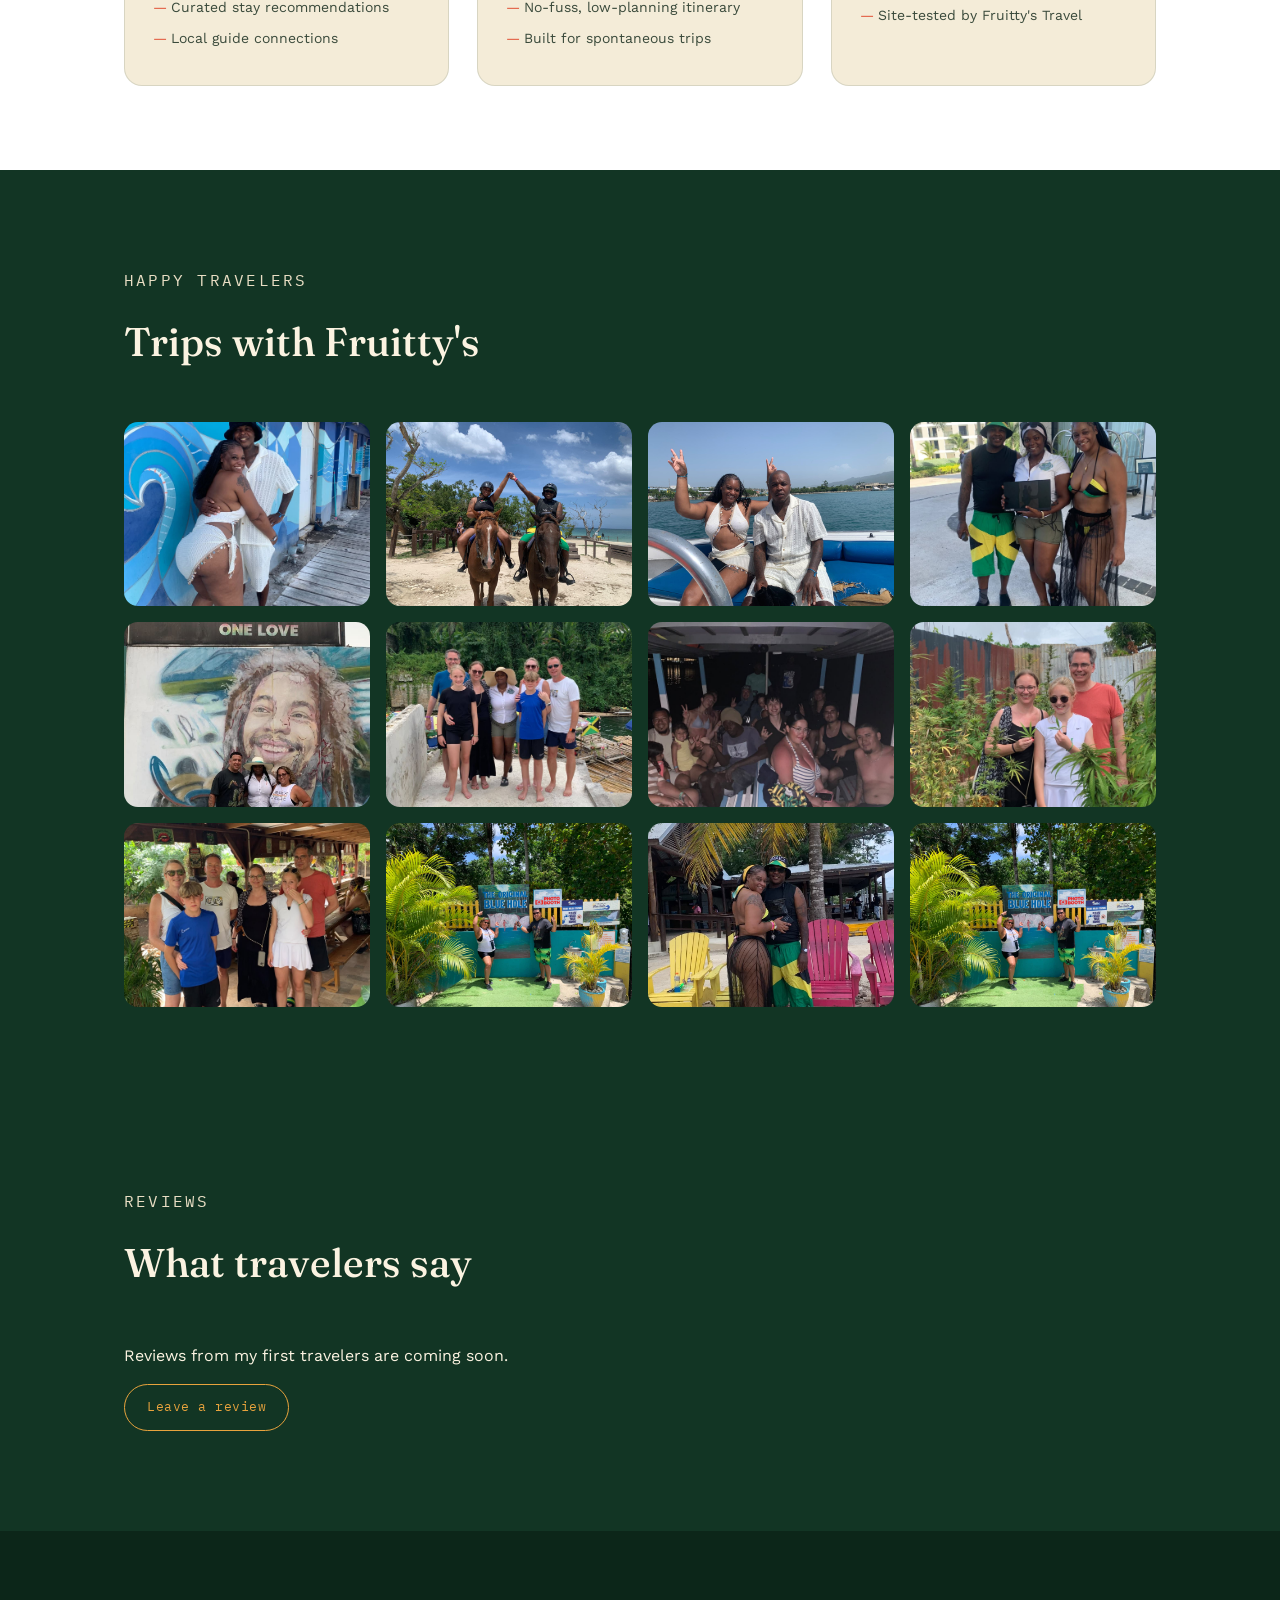
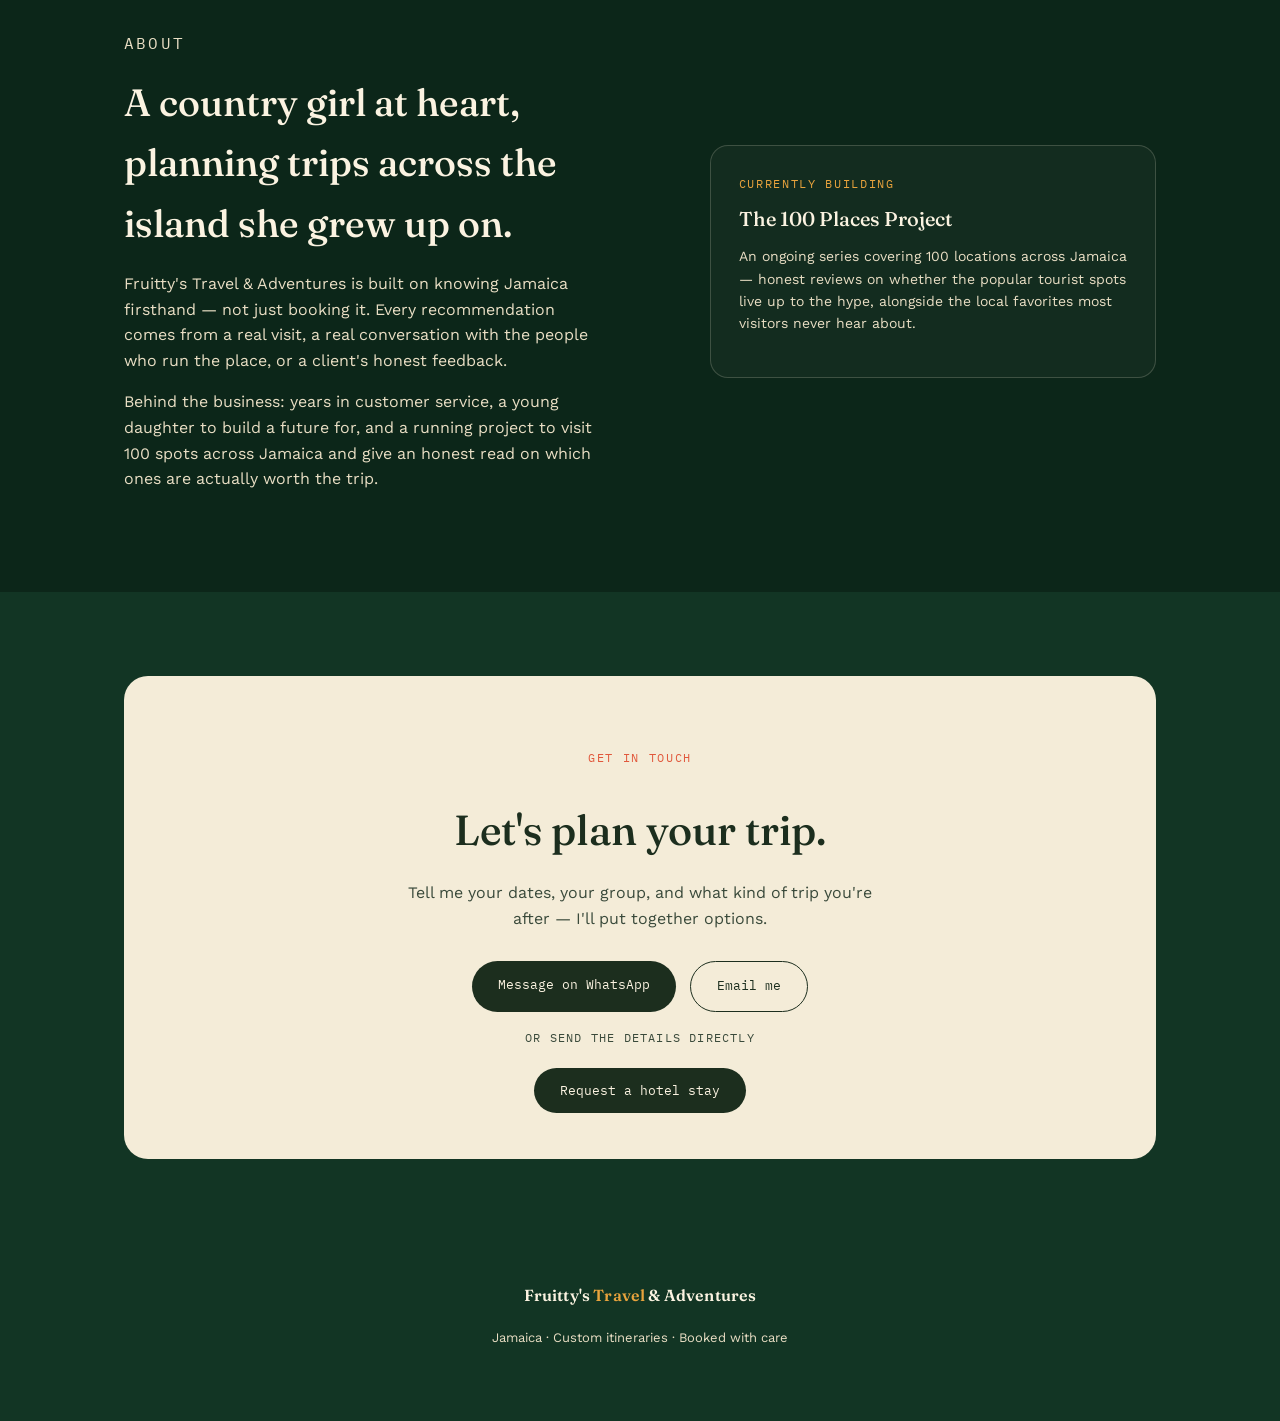
==== commit c5e0ca96: "Update index.html" ====
--- a/index.html
+++ b/index.html
@@ -395,7 +395,18 @@
     </div>
   </div>
 </section>
-  <a class="btn" href="https://docs.google.com/forms/d/e/1FAIpQLSfunzD-_Wk0aTW5eYAN62J5sKGt-85cXcYRyv4LJQmo6xV-3A/viewform" target="_blank" rel="noopener">Leave a review</a>
+  <section id="reviews">
+  <div class="wrap">
+    <div class="section-head">
+      <p class="eyebrow">Reviews</p>
+      <h2>What travelers say</h2>
+    </div>
+    <div class="reviews" id="review-list">
+      <p class="reviews-empty">Reviews from my first travelers are coming soon.</p>
+    </div>
+    <p><a class="btn" href="https://docs.google.com/forms/d/e/1FAIpQLSfunzD-_Wk0aTW5eYAN62J5sKGt-85cXcYRyv4LJQmo6xV-3A/viewform" target="_blank" rel="noopener">Leave a review</a></p>
+  </div>
+</section>
 <section class="about" id="about">
   <div class="wrap about-grid">
     <div>
@@ -435,6 +446,22 @@
     <p>Jamaica &middot; Custom itineraries &middot; Booked with care</p>
   </div>
 </footer>
-
+<script>
+(function(){
+  var CSV_URL = "https://docs.google.com/spreadsheets/d/e/2PACX-1vTksC1DUM05LzKHG3k5EGGN2NRjKfFC9RKZ0aFql_7fotve8qsgl2F4mEFPgKWKXChWhRmWsp5BU8cd/pub?gid=472509309&single=true&output=csv";
+  function parse(t){var rows=[],row=[],f="",q=false;for(var i=0;i<t.length;i++){var c=t[i];if(q){if(c=='"'){if(t[i+1]=='"'){f+='"';i++;}else q=false;}else f+=c;}else{if(c=='"')q=true;else if(c==','){row.push(f);f="";}else if(c=='\n'||c=='\r'){if(c=='\r'&&t[i+1]=='\n')i++;row.push(f);rows.push(row);row=[];f="";}else f+=c;}}if(f!==""||row.length){row.push(f);rows.push(row);}return rows;}
+  fetch(CSV_URL).then(function(r){return r.text();}).then(function(t){
+    var rows=parse(t).slice(1).filter(function(r){return r[0]&&r[0].trim();});
+    if(!rows.length) return;
+    var box=document.getElementById("review-list"); if(!box) return; box.textContent="";
+    rows.forEach(function(r){
+      var b=document.createElement("blockquote"); b.className="review";
+      var p=document.createElement("p"); p.textContent=r[0].trim(); b.appendChild(p);
+      var f=document.createElement("footer"); f.textContent=[r[1],r[2]].filter(Boolean).join(" · ") || "Fruitty's traveler"; b.appendChild(f);
+      box.appendChild(b);
+    });
+  }).catch(function(){});
+})();
+</script>
 </body>
 </html>
